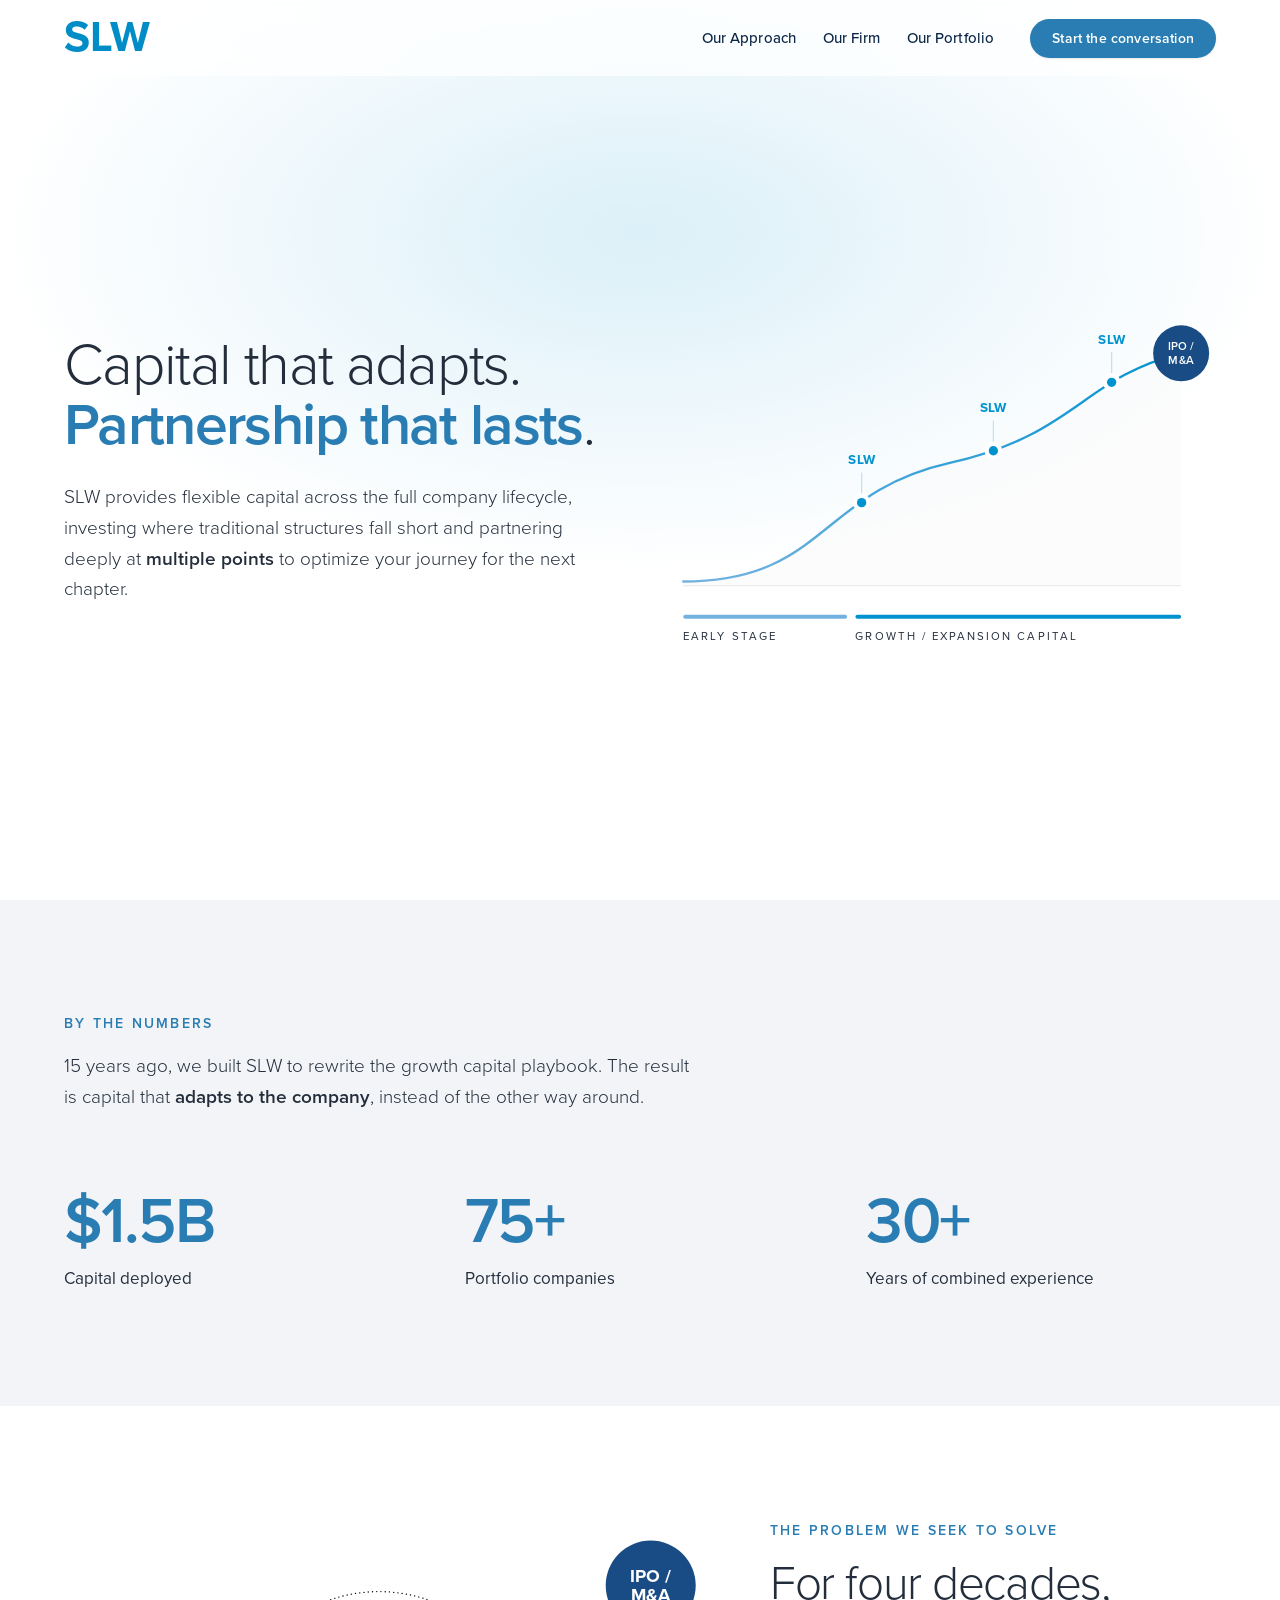
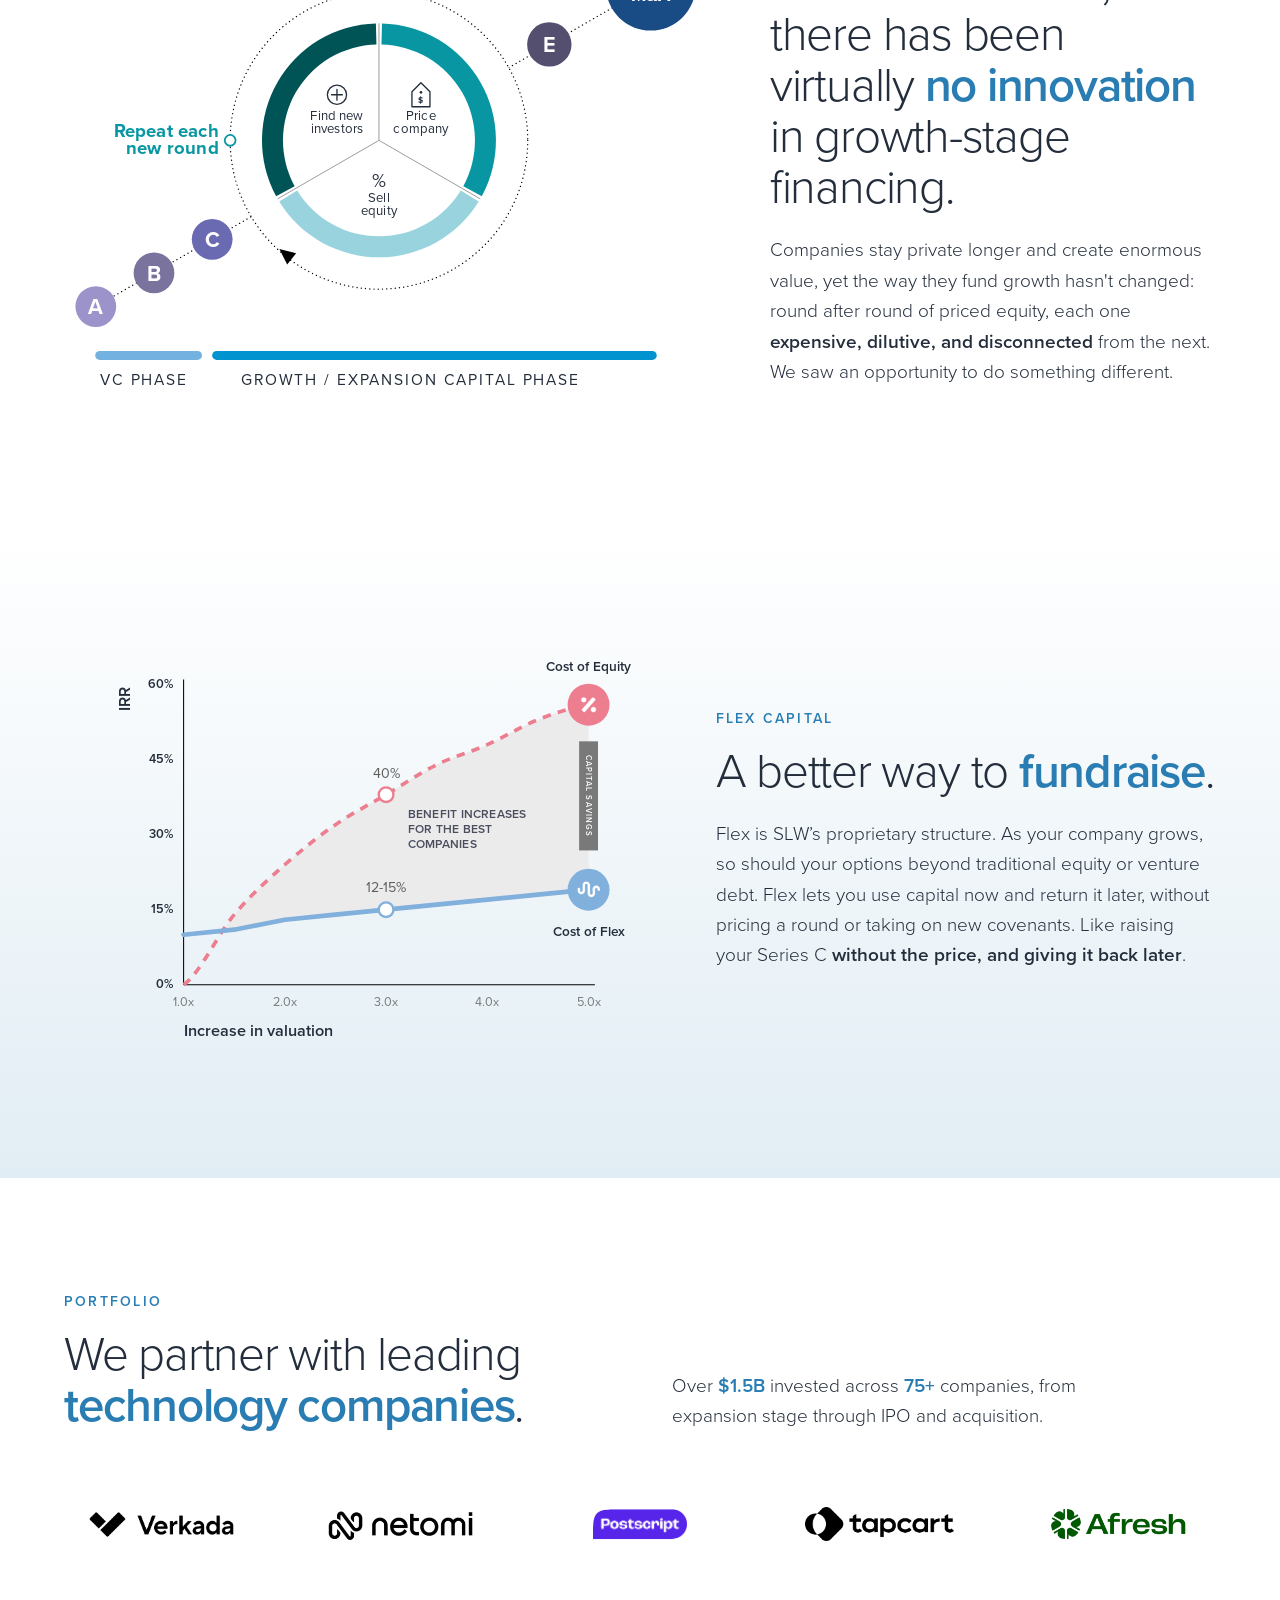
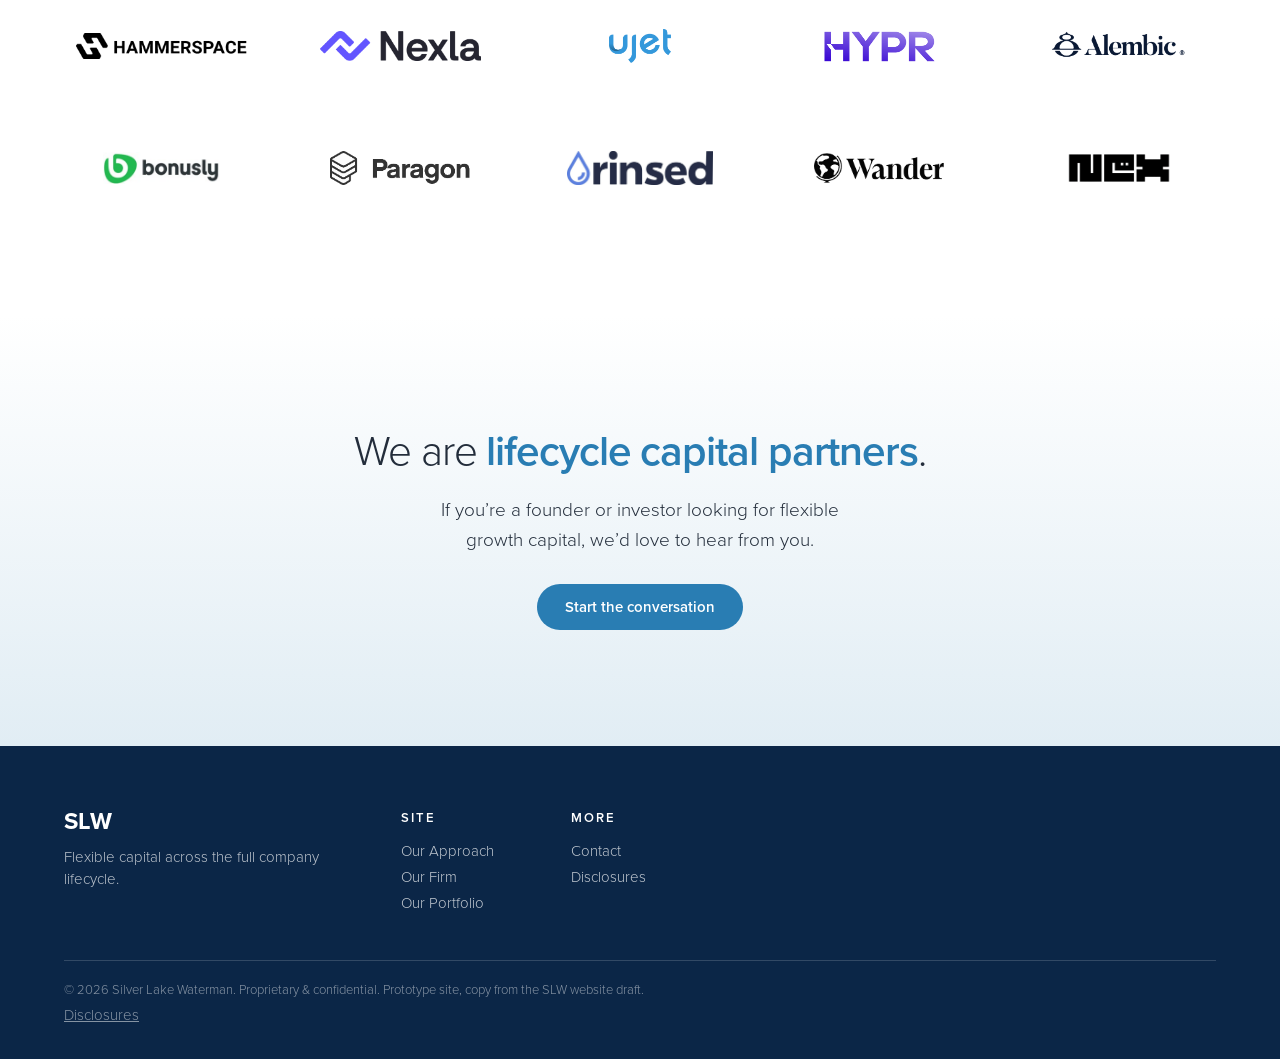
==== site/index.html @ 720f3d28 "Put the figures band back exactly as it was Everything I did to By the Numbers comes out: the eyebro" ====
<!doctype html>
<html lang="en">
<head>
<meta charset="utf-8">
<meta name="viewport" content="width=device-width, initial-scale=1">
<title>SLW, Capital that adapts. Partnership that lasts.</title>
<link rel="stylesheet" href="../styles.css">
<link rel="stylesheet" href="site.css">
</head>
<body data-page="home">
<div class="scroll-bar"></div>

<!-- HERO -->
<section class="panel hero" data-animate>
  <div class="glow-hero"></div>
  <div class="panel-inner hero-split">

    <div class="copy">
      <h1 class="hero-head rise">Capital that adapts.<br><strong>Partnership that lasts</strong>.</h1>
      <p class="hero-lead rise">SLW provides flexible capital across the full company lifecycle, investing where traditional structures fall short and partnering deeply at <strong>multiple points</strong> to optimize your journey for the next chapter.</p>
    </div>

    <div class="figwrap">
      <svg class="fig" viewBox="26 40 520 322" role="img" aria-label="A company's growth curve from early stage to IPO or acquisition, with SLW engaging at three separate points through the growth and expansion phase rather than at a single round">
        <defs>
          <linearGradient id="heroCurve" x1="0" y1="1" x2="1" y2="0">
            <stop offset="0" stop-color="var(--slw-blue-sky)"/>
            <stop offset="1" stop-color="var(--slw-blue)"/>
          </linearGradient>
        </defs>

        <!-- area under the curve -->
        <path class="fade" style="transition-delay:.85s"
              d="M32 294 C 168 294 164 208 288 180 C 412 152 416 98 512 74 L512 298 L32 298 Z"
              fill="var(--slw-gray-100)" fill-opacity=".3"/>

        <!-- baseline -->
        <line x1="32" y1="298" x2="512" y2="298" stroke="var(--slw-gray-200)" stroke-width="1"/>

        <!-- the growth curve -->
        <path class="draw" style="--len:600"
              d="M32 294 C 168 294 164 208 288 180 C 412 152 416 98 512 74"
              fill="none" stroke="url(#heroCurve)" stroke-width="2.25" stroke-linecap="round"/>

        <!-- SLW touchpoints, all within growth / expansion -->
        <g class="pop" style="transition-delay:1.05s">
          <line x1="204" y1="209" x2="204" y2="189" stroke="var(--slw-blue-pale)" stroke-width="1.25"/>
          <circle cx="204" cy="218" r="8.5" fill="var(--slw-white)"/>
          <circle cx="204" cy="218" r="4.5" fill="var(--slw-blue)"/>
          <text class="lbl-slw" x="204" y="181" text-anchor="middle">SLW</text>
        </g>
        <g class="pop" style="transition-delay:1.28s">
          <line x1="331" y1="159" x2="331" y2="139" stroke="var(--slw-blue-pale)" stroke-width="1.25"/>
          <circle cx="331" cy="168" r="8.5" fill="var(--slw-white)"/>
          <circle cx="331" cy="168" r="4.5" fill="var(--slw-blue)"/>
          <text class="lbl-slw" x="331" y="131" text-anchor="middle">SLW</text>
        </g>
        <g class="pop" style="transition-delay:1.51s">
          <line x1="445" y1="93" x2="445" y2="73" stroke="var(--slw-blue-pale)" stroke-width="1.25"/>
          <circle cx="445" cy="102" r="8.5" fill="var(--slw-white)"/>
          <circle cx="445" cy="102" r="4.5" fill="var(--slw-blue)"/>
          <text class="lbl-slw" x="445" y="65" text-anchor="middle">SLW</text>
        </g>

        <!-- exit -->
        <g class="pop" style="transition-delay:1.74s">
          <circle cx="512" cy="74" r="27" fill="#194C85"/>
          <text class="lbl-svg" x="512" y="71" text-anchor="middle" fill="#fff" style="font-size:11px;font-weight:600">IPO /</text>
          <text class="lbl-svg" x="512" y="84" text-anchor="middle" fill="#fff" style="font-size:11px;font-weight:600">M&amp;A</text>
        </g>

        <!-- phase bar; labels set like the deck's section heads -->
        <g class="fade" style="transition-delay:1.95s">
          <rect x="32" y="326" width="158" height="4" rx="2" fill="var(--slw-blue-sky)"/>
          <rect x="198" y="326" width="314" height="4" rx="2" fill="var(--hero-accent)"/>
          <text class="lbl-phase" x="32" y="350">EARLY STAGE</text>
          <text class="lbl-phase" x="198" y="350">GROWTH / EXPANSION CAPITAL</text>
        </g>
      </svg>
    </div>

  </div>
</section>

<!-- BY THE NUMBERS -->
<section class="section section-tint" data-animate data-replay>
  <div class="wrap">
    <p class="section-eyebrow rise">By the Numbers</p>
    <p class="section-lead rise">15 years ago, we built SLW to rewrite the growth capital playbook. The result is capital that <strong>adapts to the company</strong>, instead of the other way around.</p>
    <div class="stats-band">
      <div class="stat rise">
        <div class="fig-num"><b data-count="1.5" data-prefix="$" data-suffix="B">$0B</b></div>
        <div class="fig-lbl">Capital deployed</div>
      </div>
      <div class="stat rise">
        <div class="fig-num"><b data-count="75" data-suffix="+">0</b></div>
        <div class="fig-lbl">Portfolio companies</div>
      </div>
      <div class="stat rise">
        <div class="fig-num"><b data-count="30" data-suffix="+">0</b></div>
        <div class="fig-lbl">Years of combined experience</div>
      </div>
    </div>
  </div>
</section>

<!-- THE PROBLEM WE SEEK TO SOLVE (teaser → our-approach) -->
<section class="section" data-animate>
  <div class="wrap split split-figwide">
    <div class="figwrap">
      <!-- Slide 9 of the 3.24.26 deck. Colours from the .pptx; proportions from
           the slide as rendered. One trick carried over from the deck itself: the
           A→IPO connector is a single straight dotted line, and a white disc in
           the donut hole hides it, so it reads as broken by the cycle. -->
      <svg class="fig abc-fig" viewBox="0 0 1070 780" role="img" aria-label="Every funding round repeats the same cycle — price the company, sell equity, find new investors — from round A through C and E, on to IPO or acquisition">


        <!-- one straight line from A to IPO, as on the slide -->
        <line class="fade" style="transition-delay:.3s" x1="53" y1="621" x2="978" y2="86"
              stroke="#000" stroke-width="2.2" stroke-dasharray="0.1 7" stroke-linecap="round"/>

        <!-- white fill hides the connector where it runs behind the cycle -->
        <circle cx="525" cy="344" r="248" fill="#fff"/>

        <!-- the cycle -->
        <g class="fade" style="transition-delay:1.3s">
          <circle cx="525" cy="344" r="248" fill="none" stroke="#000"
                  stroke-width="2.2" stroke-dasharray="0.1 7" stroke-linecap="round"/>
          <path d="M359 525 L387 532 L372 551 Z" fill="#000"/>
        </g>

        <!-- centrepiece sits concentric with the dotted circle (both now centred y=344) -->
        <g transform="translate(0,42)">
        <!-- white disc masks the connector inside the hole -->
        <circle class="pop" style="transition-delay:.7s" cx="525" cy="302" r="160" fill="#fff"/>

        <!-- price company / sell equity / find new investors -->
        <g class="pop" style="transition-delay:.7s">
          <path d="M530.10 107.07 A195 195 0 0 1 696.37 395.05 L665.61 378.35 A160 160 0 0 0 529.19 142.05 Z" fill="#0897A2"/>
          <path d="M691.26 403.89 A195 195 0 0 1 358.74 403.89 L388.58 385.60 A160 160 0 0 0 661.42 385.60 Z" fill="#99D4DE"/>
          <path d="M353.63 395.05 A195 195 0 0 1 519.90 107.07 L520.81 142.05 A160 160 0 0 0 384.39 378.35 Z" fill="#005456"/>
        </g>

        <g class="fade" style="transition-delay:1s">
          <g stroke="var(--slw-gray-400)" stroke-width="1.5">
            <line x1="525" y1="302" x2="525" y2="107"/>
            <line x1="525" y1="302" x2="693.9" y2="399.5"/>
            <line x1="525" y1="302" x2="356.1" y2="399.5"/>
          </g>

          <g fill="none" stroke="var(--slw-ink)" stroke-width="2.2" stroke-linecap="round">
            <circle cx="455" cy="226" r="16"/><path d="M455 217v18M446 226h18"/>
          </g>
          <text class="abc-ring" x="455" y="268" text-anchor="middle">Find new</text>
          <text class="abc-ring" x="455" y="290" text-anchor="middle">investors</text>

          <g fill="none" stroke="var(--slw-ink)" stroke-width="2.2" stroke-linejoin="round" stroke-linecap="round">
            <path d="M595 206 L610 221 V246 H580 V221 Z"/>
            <circle cx="595" cy="222" r="2.2" fill="var(--slw-ink)" stroke="none"/>
          </g>
          <text class="abc-tag" x="595" y="240" text-anchor="middle">$</text>
          <text class="abc-ring" x="595" y="268" text-anchor="middle">Price</text>
          <text class="abc-ring" x="595" y="290" text-anchor="middle">company</text>

          <text class="abc-pct" x="525" y="380" text-anchor="middle">%</text>
          <text class="abc-ring" x="525" y="404" text-anchor="middle">Sell</text>
          <text class="abc-ring" x="525" y="426" text-anchor="middle">equity</text>
        </g>
        </g>

        <!-- repeat marker, sitting on the dotted circle -->
        <g class="fade" style="transition-delay:1.55s">
          <text class="abc-repeat" x="258" y="338" text-anchor="end">Repeat each</text>
          <text class="abc-repeat" x="258" y="366" text-anchor="end">new round</text>
          <circle cx="277" cy="344" r="9" fill="#fff" stroke="#0897A2" stroke-width="3"/>
        </g>

        <!-- rounds -->
        <g class="pop" style="transition-delay:.4s"><circle cx="53" cy="621" r="34" fill="#9C93CA"/><text class="abc-round" x="53" y="634" text-anchor="middle">A</text></g>
        <g class="pop" style="transition-delay:.52s"><circle cx="150" cy="565" r="34" fill="#79739E"/><text class="abc-round" x="150" y="578" text-anchor="middle">B</text></g>
        <g class="pop" style="transition-delay:.64s"><circle cx="247" cy="509" r="34" fill="#6A6AB3"/><text class="abc-round" x="247" y="522" text-anchor="middle">C</text></g>
        <g class="pop" style="transition-delay:1.7s"><circle cx="809" cy="184" r="37" fill="#544F6E"/><text class="abc-round" x="809" y="197" text-anchor="middle">E</text></g>
        <g class="pop" style="transition-delay:1.85s">
          <circle cx="978" cy="86" r="75" fill="#194C85"/>
          <text class="abc-exit" x="978" y="80" text-anchor="middle">IPO /</text>
          <text class="abc-exit" x="978" y="112" text-anchor="middle">M&amp;A</text>
        </g>

        <!-- phases -->
        <g class="fade" style="transition-delay:2s">
          <rect x="52" y="695" width="178" height="15" rx="7.5" fill="#73B2E0"/>
          <rect x="247" y="695" width="741" height="15" rx="7.5" fill="#0093D0"/>
          <text class="abc-phase" x="60" y="752">VC PHASE</text>
          <text class="abc-phase" x="295" y="752">GROWTH / EXPANSION CAPITAL PHASE</text>
        </g>
      </svg>
    </div>
    <div class="copy">
      <p class="section-eyebrow rise">The Problem We Seek to Solve</p>
      <h2 class="section-head rise">For four decades, there has been virtually <em>no innovation</em> in growth-stage financing.</h2>
      <p class="section-lead rise">Companies stay private longer and create enormous value, yet the way they fund growth hasn't changed: round after round of priced equity, each one <strong>expensive, dilutive, and disconnected</strong> from the next. We saw an opportunity to do something different.</p>
    </div>
  </div>
</section>

<!-- FLEX CAPITAL teaser -->
<section class="section section-mist" data-animate>
  <div class="wrap split rev">
    <div class="figwrap">
      <!-- Slide 14 of the 3.24.26 deck. The two series are the chart part's own
           numbers, not traced: Equity IRR 0/14/24/32/38/44/48/53/56% (smoothed,
           dashed) and Flex IRR 10/11/13/14/15/16/17/18/19% (straight). Plot maps
           1.0x–5.0x to x 228–1000 and 0–60% to y 640–68. -->
      <svg class="fig flex-fig" viewBox="0 0 1120 780" role="img" aria-label="As valuation rises, the IRR cost of equity climbs steeply from 0 to 56 percent while the cost of Flex stays nearly flat from 10 to 19 percent; the gap between them is the capital saved">

        <!-- capital saved: between the curves, from where they cross to 5.0x -->
        <path class="fade" style="transition-delay:.9s" fill="#EBEBEB" d="M302.3 537.3 L324.5 506.5
          C356.7 468.4 388.8 439.8 421 411.2 C453.2 382.6 485.3 357.2 517.5 334.9
          C549.7 312.7 581.8 296.8 614 277.7 C646.2 258.6 678.3 236.4 710.5 220.5
          C742.7 204.6 774.8 196.7 807 182.4 C839.2 168.1 871.3 147.5 903.5 134.8
          C935.7 122.1 967.8 111.0 1000 106.2 L1000 458.9 L903.5 468.4 L807 477.9
          L710.5 487.5 L614 497 L517.5 506.5 L421 516.1 L324.5 535.1 Z"/>

        <!-- axes -->
        <g stroke="#000" stroke-width="2">
          <line x1="228" y1="58" x2="228" y2="640"/>
          <line x1="228" y1="640" x2="1012" y2="640"/>
        </g>

        <!-- cost of equity -->
        <path class="fade" style="transition-delay:.15s" fill="none" stroke="#EC7E8F" stroke-width="7"
              stroke-dasharray="16 14" stroke-linecap="butt" d="M228 640
          C260.2 617.8 292.3 544.6 324.5 506.5 C356.7 468.4 388.8 439.8 421 411.2
          C453.2 382.6 485.3 357.2 517.5 334.9 C549.7 312.7 581.8 296.8 614 277.7
          C646.2 258.6 678.3 236.4 710.5 220.5 C742.7 204.6 774.8 196.7 807 182.4
          C839.2 168.1 871.3 147.5 903.5 134.8 C935.7 122.1 967.8 111.0 1000 106.2"/>

        <!-- cost of flex -->
        <polyline class="draw" style="--len:800;transition-delay:.25s" fill="none" stroke="#81B0DC"
              stroke-width="9" stroke-linecap="round" stroke-linejoin="round"
              points="228,544.7 324.5,535.1 421,516.1 517.5,506.5 614,497 710.5,487.5 807,477.9 903.5,468.4 1000,458.9"/>

        <!-- capital savings callout -->
        <g class="fade" style="transition-delay:1.5s">
          <rect x="982" y="176" width="36" height="208" fill="#797979"/>
          <text class="flex-savings" x="1000" y="280" text-anchor="middle" dominant-baseline="central"
                transform="rotate(90 1000 280)">CAPITAL SAVINGS</text>
        </g>

        <!-- benefit note -->
        <g class="fade" style="transition-delay:1.35s">
          <text class="flex-note" x="655" y="322">BENEFIT INCREASES</text>
          <text class="flex-note" x="655" y="351">FOR THE BEST</text>
          <text class="flex-note" x="655" y="380">COMPANIES</text>
        </g>

        <!-- marked points at 3.0x -->
        <g class="pop" style="transition-delay:1.05s">
          <text class="flex-point" x="614" y="245" text-anchor="middle">40%</text>
          <circle cx="614" cy="277.7" r="14" fill="#fff" stroke="#EC7E8F" stroke-width="4.5"/>
        </g>
        <g class="pop" style="transition-delay:1.2s">
          <text class="flex-point" x="614" y="464" text-anchor="middle">12-15%</text>
          <circle cx="614" cy="497" r="14" fill="#fff" stroke="#81B0DC" stroke-width="4.5"/>
        </g>

        <!-- end markers -->
        <g class="pop" style="transition-delay:1.6s">
          <circle cx="1000" cy="106.2" r="40" fill="#EC7E8F"/>
          <image href="../assets/icons/mark-percent.png" x="979.5" y="85.7" width="41" height="41"/>
          <text class="flex-end" x="1000" y="42" text-anchor="middle">Cost of Equity</text>
        </g>
        <g class="pop" style="transition-delay:1.75s">
          <circle cx="1000" cy="458.9" r="40" fill="#81B0DC"/>
          <image href="../assets/icons/mark-flex.png" x="959.6" y="418.5" width="80.9" height="80.9" transform="rotate(314.57 1000 458.9)"/>
          <text class="flex-end" x="1000" y="548" text-anchor="middle">Cost of Flex</text>
        </g>

        <!-- axis labels -->
        <g class="fade" style="transition-delay:.45s">
          <text class="flex-ytick" x="208" y="75"  text-anchor="end">60%</text>
          <text class="flex-ytick" x="208" y="218" text-anchor="end">45%</text>
          <text class="flex-ytick" x="208" y="361" text-anchor="end">30%</text>
          <text class="flex-ytick" x="208" y="504" text-anchor="end">15%</text>
          <text class="flex-ytick" x="208" y="647" text-anchor="end">0%</text>
          <text class="flex-xtick" x="228"  y="680" text-anchor="middle">1.0x</text>
          <text class="flex-xtick" x="421"  y="680" text-anchor="middle">2.0x</text>
          <text class="flex-xtick" x="614"  y="680" text-anchor="middle">3.0x</text>
          <text class="flex-xtick" x="807"  y="680" text-anchor="middle">4.0x</text>
          <text class="flex-xtick" x="1000" y="680" text-anchor="middle">5.0x</text>
          <text class="flex-axis" x="126" y="72" transform="rotate(-90 126 72)" text-anchor="end">IRR</text>
          <text class="flex-axis" x="228" y="738">Increase in valuation</text>
        </g>
      </svg>
    </div>
    <div class="copy">
      <p class="section-eyebrow rise">Flex Capital</p>
      <h2 class="section-head rise">A better way to <em>fundraise</em>.</h2>
      <p class="section-lead rise">Flex is SLW’s proprietary structure. As your company grows, so should your options beyond traditional equity or venture debt. Flex lets you use capital now and return it later, without pricing a round or taking on new covenants. Like raising your Series C <strong>without the price, and giving it back later</strong>.</p>
    </div>
  </div>
</section>

<!-- THE SLW EDGE -->


<!-- SELECT PORTFOLIO -->
<section class="section" data-animate>
  <div class="wrap">
    <div class="split-head">
      <div>
        <p class="section-eyebrow rise">Portfolio</p>
        <h2 class="section-head rise" style="margin-bottom:0">We partner with leading<br><em>technology companies</em>.</h2>
      </div>
      <p class="section-lead rise port-stat">Over <strong>$1.5B</strong> invested across <strong>75+</strong> companies, from expansion stage through IPO and acquisition.</p>
    </div>

    <!-- Current portfolio. Every file is the deck's own, taken from the
         RECENT FLEX INVESTMENTS band of slide 44 (plus Verkada from slide 19).
         Deliberately not slide 35, which is realized exits, nor slide 22,
         which is the VCs who backed these companies. -->
    <ul class="logo-wall">
      <li><a href="portfolio.html"><img src="../assets/portfolio/verkada.png" alt="Verkada"></a></li>
      <li><a href="portfolio.html"><img src="../assets/portfolio/netomi.png" alt="Netomi"></a></li>
      <li><a href="portfolio.html"><img src="../assets/portfolio/postscript.png" alt="Postscript"></a></li>
      <li><a href="portfolio.html"><img src="../assets/portfolio/tapcart.png" alt="Tapcart"></a></li>
      <li><a href="portfolio.html"><img src="../assets/portfolio/afresh.webp" alt="Afresh"></a></li>
      <li><a href="portfolio.html"><img src="../assets/portfolio/hammerspace.png" alt="Hammerspace"></a></li>
      <li><a href="portfolio.html"><img src="../assets/portfolio/nexla.webp" alt="Nexla"></a></li>
      <li><a href="portfolio.html"><img src="../assets/portfolio/ujet.png" alt="UJET"></a></li>
      <li><a href="portfolio.html"><img src="../assets/portfolio/hypr.png" alt="HYPR"></a></li>
      <li><a href="portfolio.html"><img src="../assets/portfolio/alembic.png" alt="Alembic"></a></li>
      <li><a href="portfolio.html"><img src="../assets/portfolio/bonusly.jpg" alt="Bonusly"></a></li>
      <li><a href="portfolio.html"><img src="../assets/portfolio/paragon.png" alt="Paragon"></a></li>
      <li><a href="portfolio.html"><img src="../assets/portfolio/rinsed.jpg" alt="Rinsed"></a></li>
      <li><a href="portfolio.html"><img src="../assets/portfolio/wander.png" alt="Wander"></a></li>
      <li><a href="portfolio.html"><img src="../assets/portfolio/nex.png" alt="Nex"></a></li>
    </ul>

  </div>
</section>

<!-- CLOSE CTA -->
<section class="section section-mist" data-animate>
  <div class="wrap" style="text-align:center">
    <h2 class="section-head rise" style="font-size:clamp(1.9rem, 3.3vw, 2.9rem);margin-bottom:20px">We are <strong>lifecycle capital partners</strong>.</h2>
    <p class="section-lead rise" style="margin:0 auto 28px">If you’re a founder or investor looking for flexible growth capital, we’d love to hear from you.</p>
    <div class="rise"><a class="btn" href="contact.html">Start the conversation</a></div>
  </div>
</section>

<script src="site.js"></script>
</body>
</html>
---- styles.css ----
/* ============================================================
   Silver Lake Waterman — Design System
   Global entry point. Consumers link THIS file only.
   Import order: fonts → tokens (color, type, space, effects).
   Keep this file as @import lines only.
   ============================================================ */

@import url('./tokens/fonts.css');
@import url('./tokens/colors.css');
@import url('./tokens/typography.css');
@import url('./tokens/spacing.css');
@import url('./tokens/effects.css');
---- site/site.css ----
/* ============================================================
   Silver Lake Waterman, Website (multi-page)
   Shared styles. Links ../styles.css for tokens first.
   ============================================================ */

* { box-sizing: border-box; }
html { scroll-behavior: smooth; }
body {
  margin: 0; font-family: var(--font-sans); color: var(--text-primary);
  background: var(--surface-page); -webkit-font-smoothing: antialiased;
  text-rendering: optimizeLegibility; overflow-x: hidden;
}
a { color: var(--slw-blue); text-decoration: none; }
a:hover { color: var(--slw-blue-ocean); }
img { max-width: 100%; }

/* ---- Scroll progress ---- */
.scroll-bar { position: fixed; top: 0; left: 0; height: 3px; width: 100%;
  background: linear-gradient(90deg, var(--slw-blue), var(--slw-teal));
  transform: scaleX(0); transform-origin: 0 50%; z-index: 200; transition: transform 90ms linear; }

/* ============ HEADER / NAV ============ */
.site-header {
  position: fixed; top: 0; left: 0; right: 0; z-index: 150; height: 76px;
  background: rgba(255,255,255,0.74); backdrop-filter: var(--surface-blur);
  -webkit-backdrop-filter: var(--surface-blur);
  /* the hairline is an inset shadow, not a border: a border would come out of
     the 76px box and leave everything inside it sitting on a half pixel */
  box-shadow: inset 0 -1px 0 transparent;
  transition: background var(--dur-base) var(--ease-out), box-shadow var(--dur-base) var(--ease-out);
}
/* The bar sits bare over the top of a page and earns its edge once the page
   starts moving underneath it. */
.site-header.scrolled {
  background: rgba(255,255,255,0.94);
  box-shadow: inset 0 -1px 0 var(--slw-gray-200), 0 1px 14px rgba(11,38,71,0.055);
}
/* Same measure and gutter as .wrap, so the mark lines up with the copy below
   it rather than floating out in the page margin. */
.header-inner {
  display: flex; align-items: center; justify-content: space-between;
  height: 100%; width: 100%; max-width: var(--container-max); margin: 0 auto;
  padding: 0 var(--container-gutter);
}
.site-header .logo { display: flex; align-items: center; }
/* The mark is Proxima Nova Bold at default tracking — matched against the
   original artwork at 0.976 IoU, with the ink aspect 2.8225 against its 2.8306
   — so it is set as live type rather than shipped as a picture of type.
   43.5px puts the ink at the 30px the image occupied; the nudge centres the
   glyphs in the bar rather than the line box they sit in. */
.site-header .logo-type { display: block; font-family: var(--font-sans);
  font-weight: var(--weight-bold); font-size: 43.5px; line-height: 1;
  letter-spacing: 0; color: #008CC6; transform: translateY(-0.5px); }
.nav { display: flex; align-items: center; gap: 0; }
.nav-item { position: relative; }
.nav-link {
  display: inline-flex; align-items: center; gap: 5px; padding: 26px clamp(0.55rem, 1.05vw, 0.95rem);
  font-size: 0.9375rem; font-weight: var(--weight-medium); letter-spacing: 0.004em;
  color: var(--slw-navy-deep); cursor: pointer; background: none; border: 0;
  font-family: inherit; white-space: nowrap;
  transition: color var(--dur-base) var(--ease-out);
}
.nav-link:hover { color: var(--slw-blue); }
/* The page you are on holds the dark colour and takes weight and a rule,
   rather than going pale blue like a link you have not visited. */
.nav-item.active > .nav-link { color: var(--slw-navy-deep); font-weight: var(--weight-semibold); }
.nav-link .caret { width: 8px; height: 8px; opacity: 0.45; transition: transform var(--dur-base) var(--ease-out), opacity var(--dur-base) var(--ease-out); }
.nav-link:hover .caret, .nav-item.open .caret, .nav-item.active .caret { opacity: 1; }
.nav-item.open .nav-link .caret { transform: rotate(180deg); }
.nav-item.active > .nav-link::after {
  content: ""; position: absolute;
  left: clamp(0.55rem, 1.05vw, 0.95rem); right: clamp(0.55rem, 1.05vw, 0.95rem);
  bottom: 21px; height: 2px; border-radius: 1px; background: var(--slw-blue);
}
.dropdown {
  position: absolute; top: 68px; left: 50%; transform: translateX(-50%) translateY(8px);
  min-width: 210px; background: #fff; border: 1px solid var(--slw-gray-200);
  border-radius: var(--radius-lg); box-shadow: var(--shadow-lg); padding: 8px;
  opacity: 0; visibility: hidden; transition: opacity var(--dur-base) var(--ease-out), transform var(--dur-base) var(--ease-out);
}
.nav-item:hover .dropdown, .nav-item.open .dropdown { opacity: 1; visibility: visible; transform: translateX(-50%) translateY(0); }
.dropdown a { display: block; padding: 11px 14px; border-radius: var(--radius-md);
  font-size: 0.9rem; font-weight: var(--weight-semibold); color: var(--slw-ink); }
.dropdown a:hover { background: var(--slw-blue-mist); color: var(--slw-blue-mid); font-weight: var(--weight-semibold); }
.nav-cta {
  margin-left: clamp(0.9rem, 1.8vw, 1.75rem); padding: 11px 22px;
  border-radius: var(--radius-pill); background: var(--slw-blue-mid);
  color: #fff !important; font-size: 0.875rem; font-weight: var(--weight-semibold);
  letter-spacing: 0.012em; box-shadow: 0 1px 2px rgba(11,38,71,0.10);
  transition: background var(--dur-base) var(--ease-out),
    box-shadow var(--dur-base) var(--ease-out), transform var(--dur-base) var(--ease-out);
}
.nav-cta:hover { background: var(--slw-blue-navy); color: #fff !important;
  box-shadow: 0 5px 16px rgba(11,38,71,0.17); transform: translateY(-1px); }
.nav-toggle { display: none; }
@media (max-width: 1080px) {
  .nav { position: fixed; inset: 76px 0 auto 0; flex-direction: column; align-items: stretch; gap: 0;
    background: #fff; border-bottom: 1px solid var(--slw-gray-200);
    padding: 8px var(--container-gutter) 24px;
    transform: translateY(-120%); transition: transform var(--dur-base) var(--ease-out); max-height: calc(100vh - 76px); overflow:auto; }
  .site-header.nav-open .nav { transform: none; }
  .nav-link { padding: 15px 0; font-size: 1rem; }
  /* the pill is a row of its own down here, not something trailing the list */
  .nav-cta { margin: 18px 0 6px; text-align: center; }
  .nav-item.active > .nav-link::after { display: none; }
  .dropdown { position: static; transform: none; opacity: 1; visibility: visible; box-shadow: none;
    border: 0; border-left: 2px solid var(--slw-blue-mist); border-radius: 0; padding: 0 0 8px 12px; min-width: 0; margin: -4px 0 8px; display: none; }
  .nav-item.open .dropdown { display: block; transform: none; }
  .nav-toggle { display: inline-flex; flex-direction: column; gap: 5px; background: none; border: 0; cursor: pointer; padding: 8px; }
  .nav-toggle span { width: 24px; height: 2px; background: var(--slw-navy-deep); display: block; border-radius: 1px; }
}

/* ============ LAYOUT ============ */
main { display: block; }
.wrap { width: 100%; max-width: var(--container-max); margin: 0 auto; padding: 0 var(--container-gutter); }
.section { padding: var(--section-pad-y) 0; }
.section-tint { background: var(--surface-subtle); }
.section-mist { background: linear-gradient(180deg, #fff 0%, var(--slw-blue-mist) 100%); }

/* full-viewport hero + panels */
.panel { position: relative; min-height: 92vh; display: flex; align-items: center;
  padding: clamp(6rem, 10vh, 9rem) 0 var(--section-pad-y); }
.panel-inner { width: 100%; max-width: var(--container-max); margin: 0 auto;
  padding: 0 var(--container-gutter); }
.split { display: grid; grid-template-columns: 0.92fr 1.08fr; gap: clamp(2rem, 5vw, 5rem); align-items: center; }
.split.rev { grid-template-columns: 1.08fr 0.92fr; }
.split.rev .copy { order: 2; }
@media (max-width: 900px) { .split, .split.rev { grid-template-columns: 1fr; gap: 2.5rem; } .split.rev .copy { order: 0; } }

/* page hero (shorter than homepage hero) */
.page-hero { padding-top: clamp(8rem, 16vh, 12rem); padding-bottom: var(--section-pad-y); }
.page-hero .lead { max-width: 60ch; }
/* On the portfolio page the wall is the content, not a separate section, so
   it sits nearer the line above it than a full section break would allow. */
body[data-page="portfolio"] .page-hero { padding-bottom: clamp(2rem, 4vw, 3.75rem); }

/* ============ COPY ============ */
/* An eyebrow is a label, not a second headline: 17px uppercase was competing
   with the display type above it. */
.kicker { display: inline-flex; align-items: center; gap: 9px; font-size: 0.875rem;
  font-weight: var(--weight-semibold); letter-spacing: var(--tracking-kicker); text-transform: uppercase;
  color: var(--slw-blue-mid); margin: 0 0 20px; }
.kicker .kmark { width: 26px; height: 10px; overflow: visible; flex: none; }
.kicker .kmark path { fill: none; stroke: currentColor; stroke-width: 2; stroke-linecap: round;
  vector-effect: non-scaling-stroke; transform: scaleY(0.04); transform-box: fill-box; transform-origin: center;
  transition: transform 0.5s var(--ease-out); }
@media (prefers-reduced-motion: no-preference) { .kicker:hover .kmark path { transform: scaleY(1); } }
h1.head { font-size: var(--text-display-xl); }
h2.head { font-size: var(--text-display-lg); }
h3.head { font-size: var(--text-display-md); }
.head { font-weight: var(--weight-light); line-height: var(--leading-snug); letter-spacing: var(--tracking-tight);
  color: var(--slw-ink); margin: 0 0 22px; text-wrap: balance; }
.head em, .head strong { font-style: normal; font-weight: var(--weight-semibold); color: var(--slw-blue-mid); }
.lead { font-size: var(--lead-size); line-height: 1.6; color: var(--slw-ink);
  font-weight: var(--weight-light); max-width: 48ch; margin: 0 0 30px; }
.prose { max-width: 68ch; }
.prose p { font-size: var(--text-body); line-height: var(--leading-relaxed); color: var(--slw-ink); margin: 0 0 20px; }
.prose strong { color: var(--slw-ink); font-weight: var(--weight-semibold); }
.cta { display: inline-flex; align-items: center; gap: 9px; font-weight: var(--weight-semibold);
  font-size: var(--text-small); letter-spacing: 0.02em; color: var(--slw-blue-mid);
  transition: color var(--dur-base) var(--ease-out); }
.cta:hover { color: var(--slw-blue-ocean); }
.cta svg { position: relative; top: 1px; transition: transform var(--dur-base) var(--ease-out); }
.cta:hover svg { transform: translateX(5px); }

/* ============ REVEAL + GRAPHIC SYSTEM ============ */
[data-animate] .rise { opacity: 0; transform: translateY(22px);
  transition: opacity var(--dur-slow) var(--ease-out), transform var(--dur-slow) var(--ease-out); }
[data-animate].in .rise { opacity: 1; transform: none; }
[data-animate].in .rise:nth-child(2) { transition-delay: 90ms; }
[data-animate].in .rise:nth-child(3) { transition-delay: 180ms; }
[data-animate].in .rise:nth-child(4) { transition-delay: 270ms; }
[data-animate].in .rise:nth-child(5) { transition-delay: 360ms; }
.fig { width: 100%; height: auto; overflow: visible; }
.draw { stroke-dasharray: var(--len, 1000); stroke-dashoffset: var(--len, 1000);
  transition: stroke-dashoffset var(--dur-draw) var(--ease-out); }
[data-animate].in .draw { stroke-dashoffset: 0; }
.fade { opacity: 0; transition: opacity var(--dur-slow) var(--ease-out); }
[data-animate].in .fade { opacity: 1; }
.pop { opacity: 0; transform: scale(0.4); transform-box: fill-box; transform-origin: center;
  transition: opacity var(--dur-base) var(--ease-out), transform var(--dur-base) var(--ease-out); }
[data-animate].in .pop { opacity: 1; transform: none; }
.fill-in { opacity: 0; transition: opacity var(--dur-draw) var(--ease-out); transition-delay: 500ms; }
[data-animate].in .fill-in { opacity: 1; }
.lbl-svg { font-family: var(--font-sans); font-size: 13px; font-weight: var(--weight-semibold); letter-spacing: 0.02em; }
.lbl-mut { fill: var(--slw-gray-500); } .lbl-blue { fill: var(--slw-blue); } .lbl-slate { fill: var(--slw-slate); }
.lbl-cap { font-size: 11px; text-transform: uppercase; letter-spacing: 0.12em; font-weight: var(--weight-semibold); }
.pulse { offset-rotate: 0deg; }
@media (prefers-reduced-motion: no-preference) { [data-animate].in .pulse { animation: travel 6s var(--ease-in-out) 1.4s infinite; } }
@keyframes travel { 0% { offset-distance: 0%; opacity: 0; } 8% { opacity: 1; } 92% { opacity: 1; } 100% { offset-distance: 100%; opacity: 0; } }
.glow-hero { position: absolute; inset: -10% -10% auto -10%; height: 90%; background: var(--glow-blue); pointer-events: none; z-index: 0; }
.panel-inner, .copy, .figwrap { position: relative; z-index: 1; }

/* ============ STATS / PILLARS / GRIDS ============ */
.stats { display: grid; grid-template-columns: repeat(3, 1fr); gap: clamp(1.5rem, 4vw, 4rem); }
@media (max-width: 720px) { .stats { grid-template-columns: 1fr; gap: 2.5rem; } }
.stat .fig-num { font-size: var(--text-stat); font-weight: var(--weight-light); color: var(--slw-slate); line-height: 1; letter-spacing: -0.02em; }
.stat .fig-num b { font-weight: var(--weight-semibold); color: var(--slw-blue); }
.stat .fig-lbl { margin-top: 12px; font-size: var(--text-small); color: var(--text-secondary); }
.stat .rule { width: 40px; height: 2px; background: var(--slw-blue); margin-top: 18px; opacity: 0.5; }

.pillars { display: grid; grid-template-columns: repeat(3, 1fr); gap: clamp(1.25rem, 3vw, 2rem); }
@media (max-width: 820px) { .pillars { grid-template-columns: 1fr; } }
.pcard { background: #fff; border: var(--border-card); border-radius: var(--radius-lg); padding: 30px 28px; box-shadow: var(--shadow-sm); }
.pcard .motif { width: 120px; height: 60px; display: block; overflow: visible; }
.pcard h3 { font-size: var(--text-title); font-weight: var(--weight-semibold); color: var(--slw-slate); margin: 16px 0 10px; }
.pcard p { font-size: var(--text-small); line-height: var(--leading-normal); color: var(--slw-ink); margin: 0; }

.tag-row { display: flex; flex-wrap: wrap; gap: 10px; }
.tag { font-size: var(--text-caption); font-weight: var(--weight-semibold); letter-spacing: 0.04em;
  color: var(--slw-blue-navy); background: var(--slw-blue-mist); padding: 7px 14px; border-radius: var(--radius-pill); }

.logo-grid { display: grid; grid-template-columns: repeat(6, 1fr); gap: 1px; background: var(--slw-gray-200);
  border: 1px solid var(--slw-gray-200); border-radius: var(--radius-lg); overflow: hidden; }
@media (max-width: 820px) { .logo-grid { grid-template-columns: repeat(3, 1fr); } }
.logo-grid .cell { background: #fff; aspect-ratio: 3 / 2; display: flex; align-items: center; justify-content: center; padding: 20px; }
.logo-grid img { max-width: 100%; max-height: 40px; object-fit: contain; opacity: 0; transform: translateY(10px);
  transition: opacity var(--dur-slow) var(--ease-out), transform var(--dur-slow) var(--ease-out); }
[data-animate].in .logo-grid img { opacity: 0.72; transform: none; }
.logo-grid .cell:hover img { opacity: 1; }

.insights { display: grid; grid-template-columns: 1fr 1fr; gap: 24px; }
@media (max-width: 820px) { .insights { grid-template-columns: 1fr; } }
.icard { border: var(--border-card); border-radius: var(--radius-lg); padding: 32px; background: #fff; box-shadow: var(--shadow-xs);
  transition: box-shadow var(--dur-base) var(--ease-out), transform var(--dur-base) var(--ease-out); display: block; }
.icard:hover { box-shadow: var(--shadow-md); transform: translateY(-3px); }
.icard .etype { font-size: var(--text-caption); text-transform: uppercase; letter-spacing: 0.14em; color: var(--slw-blue); font-weight: var(--weight-semibold); }
.icard h3 { font-size: var(--text-title); font-weight: var(--weight-regular); color: var(--slw-slate); margin: 14px 0 0; line-height: var(--leading-snug); }
.icard .arrow { margin-top: 22px; color: var(--slw-blue); display: inline-flex; }

.callout { display: flex; gap: clamp(1.5rem, 4vw, 3rem); flex-wrap: wrap; margin: 4px 0 30px; padding: 22px 28px; background: var(--slw-blue-mist); border-radius: var(--radius-lg); }
.callout .cn { font-size: 1.8rem; font-weight: var(--weight-light); color: var(--slw-ink); line-height: 1; }
.callout .cn b { font-weight: var(--weight-semibold); color: var(--slw-blue-mid); }
.callout .cl { font-size: var(--text-caption); color: var(--slw-ink); margin-top: 7px; max-width: 18ch; }

/* reusable soft CTA box (e.g. "explore case studies") */
.cta-box { display: flex; align-items: center; justify-content: space-between; gap: 1.5rem;
  padding: 24px 30px; background: var(--slw-blue-mist); border-radius: var(--radius-lg); color: var(--slw-slate);
  transition: background var(--dur-base) var(--ease-out), transform var(--dur-base) var(--ease-out), box-shadow var(--dur-base) var(--ease-out); }
.cta-box:hover { background: var(--slw-blue-pale); color: var(--slw-slate); transform: translateY(-2px); box-shadow: var(--shadow-md); }
.cta-box .eyebrow { font-size: var(--text-caption); text-transform: uppercase; letter-spacing: 0.14em; font-weight: var(--weight-semibold); color: var(--slw-blue-mid); margin-bottom: 6px; }
.cta-box .t { font-size: var(--text-title); font-weight: var(--weight-regular); color: var(--slw-ink); line-height: var(--leading-snug); }
.cta-box .arrow { color: var(--slw-blue-mid); flex: none; display: inline-flex; transition: transform var(--dur-base) var(--ease-out); }
.cta-box:hover .arrow { transform: translateX(5px); }

.tf { display: grid; grid-template-columns: 1fr 1fr 1fr; gap: 18px; margin-top: 26px; }
@media (max-width: 980px) { .tf { grid-template-columns: 1fr 1fr; } }
@media (max-width: 820px) { .tf { grid-template-columns: 1fr; } }
.tf .col { padding: 20px 22px; border-radius: var(--radius-md); }
.tf .today { background: var(--slw-blue-mist); } .tf .future { background: var(--slw-gray-100); }
.tf .lab { font-size: var(--text-kicker); text-transform: uppercase; letter-spacing: 0.14em; font-weight: var(--weight-semibold); color: var(--slw-blue-mid); margin-bottom: 8px; }
.tf .future .lab { color: var(--slw-ink); }
.tf p { margin: 0; font-size: var(--text-small); color: var(--slw-ink); line-height: var(--leading-normal); }
.tf .outcome { background: var(--slw-blue-navy); position: relative; }
@media (max-width: 980px) { .tf .outcome { grid-column: 1 / -1; } }
.tf .outcome .lab { color: var(--slw-blue-sky); display: flex; align-items: center; gap: 6px; }
.tf .outcome .lab::before { content: ''; width: 6px; height: 6px; border-radius: 50%; background: var(--slw-blue-sky); flex: none; }
.tf .outcome p { color: var(--slw-white); }

/* generic card grid for firm/values/people */
.grid-3 { display: grid; grid-template-columns: repeat(3, 1fr); gap: clamp(1.25rem, 3vw, 2rem); }
.grid-2 { display: grid; grid-template-columns: repeat(2, 1fr); gap: clamp(1.5rem, 3vw, 2.5rem); }
@media (max-width: 820px) { .grid-3 { grid-template-columns: 1fr; } .grid-2 { grid-template-columns: 1fr; } }
.vcard { background: #fff; border: var(--border-card); border-radius: var(--radius-lg); padding: 32px; box-shadow: var(--shadow-sm); }
.vcard .n { font-size: 1.6rem; font-weight: var(--weight-light); color: var(--slw-blue-mid); }
.vcard h3 { font-size: var(--text-title); font-weight: var(--weight-semibold); color: var(--slw-ink); margin: 8px 0 10px; }
.vcard p { font-size: var(--text-small); line-height: var(--leading-normal); color: var(--slw-ink); margin: 0; }


/* timeline (history) */
/* The spine is drawn per event rather than down the whole column, so it ends
   at the last dot instead of running on past Today into empty space. */
.tl { position: relative; }
.tl .ev { position: relative; padding: 0 0 38px 34px; }
.tl .ev:last-child { padding-bottom: 0; }
.tl .ev::before { content: ""; position: absolute; left: 0; top: 2px;
  width: 13px; height: 13px; border-radius: 50%; background: var(--slw-blue);
  box-shadow: 0 0 0 4px var(--slw-blue-mist); }
/* starts clear of its own dot's ring and runs to the top of the next one */
.tl .ev::after { content: ""; position: absolute; left: 5.5px; top: 24px; bottom: -2px;
  width: 2px; background: var(--slw-blue-pale); }
.tl .ev:last-child::after { content: none; }
/* the same eyebrow treatment every other small blue label on the site gets */
.tl .yr { font-weight: var(--weight-semibold); color: var(--slw-blue-mid);
  font-size: 0.8125rem; letter-spacing: var(--tracking-kicker); text-transform: uppercase; }
.tl h3 { margin: 7px 0 8px; font-size: var(--text-title);
  font-weight: var(--weight-regular); color: var(--slw-slate); }
.tl p { margin: 0; font-size: var(--text-small); color: var(--text-secondary);
  line-height: var(--leading-normal); max-width: 56ch; }

/* contact form */
.form { display: grid; grid-template-columns: 1fr 1fr; gap: 18px; max-width: 640px; }
@media (max-width: 640px) { .form { grid-template-columns: 1fr; } }
.form .full { grid-column: 1 / -1; }
.field label { display: block; font-size: var(--text-caption); font-weight: var(--weight-semibold);
  text-transform: uppercase; letter-spacing: 0.1em; color: var(--slw-gray-500); margin-bottom: 7px; }
.field input, .field select, .field textarea { width: 100%; padding: 13px 15px; border: 1px solid var(--slw-gray-300);
  border-radius: var(--radius-md); font-family: inherit; font-size: var(--text-body); color: var(--slw-slate); background: #fff; }
.field input:focus, .field select:focus, .field textarea:focus { outline: none; border-color: var(--slw-blue); box-shadow: 0 0 0 3px var(--focus-ring); }
.btn { display: inline-flex; align-items: center; gap: 10px; padding: 14px 28px; border-radius: var(--radius-pill);
  background: var(--slw-blue-mid); color: #fff; font-weight: var(--weight-semibold); border: 0; font-family: inherit;
  font-size: var(--text-small); cursor: pointer; transition: background var(--dur-base) var(--ease-out); }
.btn:hover { background: var(--slw-blue-navy); color: #fff; }

/* ============ FOOTER ============ */
.site-footer { background: var(--slw-navy-deep); color: rgba(255,255,255,0.74);
  padding: clamp(2.75rem,5vw,4.25rem) 0 1.75rem; }
/* The columns size to their own content and sit together at the left, so the
   block reads as one tight group rather than four columns stretched over the
   full measure. The rule above the legal line still spans it. */
.foot-top { display: grid; grid-template-columns: auto auto auto;
  justify-content: start; gap: 2rem clamp(3rem, 6vw, 6rem); }
.foot-brand { max-width: 26ch; }
/* narrow: the brand takes a row of its own and the two link columns sit
   side by side, rather than the whole thing stacking into a tall strip */
@media (max-width: 720px) {
  .foot-top { grid-template-columns: auto auto; gap: 1.75rem clamp(2.5rem, 12vw, 4rem); }
  .foot-brand { grid-column: 1 / -1; }
}
.site-footer h4 { color: #fff; font-size: var(--text-caption); text-transform: uppercase;
  letter-spacing: 0.16em; font-weight: var(--weight-semibold); margin: 0 0 12px; }
.site-footer a { display: block; color: rgba(255,255,255,0.74); font-size: var(--text-small);
  font-weight: var(--weight-light); padding: 4px 0; transition: color var(--dur-base) var(--ease-out); }
.site-footer a:hover { color: #fff; }
.site-footer .brand { font-size: 1.5rem; font-weight: var(--weight-bold); color: #fff;
  letter-spacing: 0.02em; line-height: 1; }
.site-footer .tagline { font-size: var(--text-small); font-weight: var(--weight-light);
  margin-top: 12px; line-height: var(--leading-normal); color: rgba(255,255,255,0.72); }
.site-footer .legal { border-top: 1px solid rgba(255,255,255,0.16);
  margin-top: clamp(2rem, 3.5vw, 2.75rem); padding-top: 1.25rem;
  font-size: var(--text-caption); font-weight: var(--weight-light);
  color: rgba(255,255,255,0.5); line-height: var(--leading-normal); }

/* ============ FLOATING CTA (site-wide, bottom-right) ============ */
.float-cta { position: fixed; right: clamp(1rem, 3vw, 2rem); bottom: clamp(1rem, 3vw, 2rem); z-index: 140;
  display: inline-flex; align-items: center; gap: 9px; padding: 13px 22px; border-radius: var(--radius-pill);
  background: var(--slw-slate); color: #fff; font-weight: var(--weight-semibold); font-size: var(--text-small);
  box-shadow: var(--shadow-lg); transition: background var(--dur-base) var(--ease-out), transform var(--dur-base) var(--ease-out); }
.float-cta:hover { background: var(--slw-blue); color: #fff; transform: translateY(-2px); }
@media (max-width: 640px) { .float-cta { padding: 11px 16px; font-size: var(--text-caption); } }

/* ============ HOMEPAGE EDGE RAIL (right edge, links to Why SLW) ============ */
.edge-rail { position: fixed; top: 50%; right: 0; z-index: 130; transform: translateY(-50%) translateX(0);
  display: flex; align-items: center; background: var(--slw-blue); color: #fff; border-radius: var(--radius-md) 0 0 var(--radius-md);
  padding: 16px 10px; box-shadow: var(--shadow-md); opacity: 1; transition: opacity var(--dur-base) var(--ease-out), transform var(--dur-base) var(--ease-out); }
.edge-rail span { writing-mode: vertical-rl; transform: rotate(180deg); font-size: var(--text-caption); font-weight: var(--weight-semibold);
  letter-spacing: 0.1em; text-transform: uppercase; white-space: nowrap; }
.edge-rail:hover { background: var(--slw-blue-ocean); }
@media (max-width: 900px) { .edge-rail { display: none; } }

/* ============================================================
   HOMEPAGE HERO
   Matches the investor deck's typographic system: Proxima Nova
   Light carries the line, Semibold marks the one phrase that
   matters. Colour stays structural — the eyebrow, the CTA rule
   and the diagram — so emphasis reads as weight, not hue,
   exactly as it does on the slides.
   ============================================================ */
.panel.hero { align-items: center;
  /* exactly one screen: the tinted section below must not show under the fold */
  min-height: 100vh; min-height: 100dvh;
  /* +4.75rem on top: the site header is position:fixed and overlays the hero,
     so true centring has to discount the height it covers. */
  padding-block: calc(clamp(5rem, 9vh, 7rem) + 4.75rem) clamp(5rem, 9vh, 7rem); }
.hero-split { display: grid; grid-template-columns: 1.02fr 0.98fr;
  gap: clamp(2rem, 4vw, 3.5rem); align-items: center; }

/* deck-style outlined eyebrow */
.eyebrow { display: inline-block; padding: 8px 18px 7px;
  border: 1px solid var(--slw-blue-pale); border-radius: 999px;
  font-size: var(--text-kicker); font-weight: var(--weight-semibold);
  letter-spacing: var(--tracking-kicker); text-transform: uppercase;
  color: var(--slw-blue); background: var(--slw-white); margin: 0 0 30px; }

.hero-head { font-size: clamp(2.5rem, 4.6vw, 4rem); font-weight: var(--weight-light);
  line-height: 1.03; letter-spacing: -0.028em; color: var(--slw-ink);
  margin: 0 0 26px; }
.hero-head strong { font-weight: var(--weight-semibold); color: var(--slw-blue-mid); }

.hero-lead { font-size: var(--lead-size); font-weight: var(--weight-light);
  line-height: 1.62; color: var(--slw-ink); max-width: 44ch; margin: 0 0 34px; }
.hero-lead strong { font-weight: var(--weight-semibold); }

.hero-cta { display: inline-flex; align-items: center; gap: 9px;
  font-size: var(--text-small); font-weight: var(--weight-semibold);
  letter-spacing: 0.02em; color: var(--hero-accent);
  transition: color var(--dur-base) var(--ease-out); }
.hero-cta:hover { color: var(--slw-blue-ocean); }
.hero-cta svg { position: relative; top: 1px; /* shaft sits between the cap-height and x-height centres */
  transition: transform var(--dur-base) var(--ease-out); }
.hero-cta:hover svg { transform: translateX(5px); }

@media (max-width: 900px) {
  .hero-split { grid-template-columns: 1fr; gap: 2.75rem; }
  .panel.hero { padding-block: clamp(4.5rem, 10vh, 6rem) 3rem; }
  .hero-lead { max-width: 100%; }
}

/* Phase labels under the hero chart — set like the deck's section heads
   ("ORIGINAL INVESTMENT" / "FOLLOW ON"): wide tracking, regular weight, ink. */
.lbl-phase { font-family: var(--font-sans); font-size: 11px; font-weight: var(--weight-regular);
  text-transform: uppercase; letter-spacing: 0.18em; fill: var(--slw-ink); }

/* Touchpoint marks, set like the SLW wordmark: heavier, tight, logo blue. */
.lbl-slw { font-family: var(--font-sans); font-size: 13px; font-weight: var(--weight-bold);
  letter-spacing: 0.01em; fill: var(--slw-blue); }

/* ============================================================
   BY THE NUMBERS
   Open three-up, no rules — the figures carry it. No tabular
   figures here on purpose: Proxima pads a "1" by ~76% of its
   width to match a "0", which opens a visible gap in "$1.5B".
   The count-up jitters very slightly without them; the gap at
   rest is the worse of the two.
   ============================================================ */
.section-eyebrow { font-size: 0.875rem; font-weight: var(--weight-semibold);
  text-transform: uppercase; letter-spacing: var(--tracking-kicker); color: var(--slw-blue-mid);
  margin: 0 0 20px; }
.section-lead { font-size: var(--lead-size); font-weight: var(--weight-light);
  line-height: 1.6; color: var(--slw-ink); max-width: 72ch; margin: 0; text-wrap: balance; }
.section-lead strong { font-weight: var(--weight-semibold); }

.stats-band { display: grid; grid-template-columns: repeat(3, 1fr);
  gap: clamp(1.5rem, 4vw, 4rem); margin-top: clamp(3.25rem, 6vw, 5rem); }
.stats-band .stat .fig-num { font-size: var(--text-stat); line-height: 1; letter-spacing: -0.025em; }
.stats-band .stat .fig-num b { font-weight: var(--weight-semibold); color: var(--slw-blue-mid); }
.stats-band .stat .fig-lbl { margin-top: 12px; font-size: var(--text-body);
  font-weight: var(--weight-regular); color: var(--slw-ink); line-height: 1.5; }

@media (max-width: 720px) { .stats-band { grid-template-columns: 1fr; gap: 2.5rem; } }

/* Both lead paragraphs — hero and section — read from one value so they
   can't drift apart. Bumped up from 1.3125rem. */
:root { --lead-size: clamp(1.1875rem, 1.4vw, 1.375rem); }

/* Accent for the hero and the stats band. One line switches every
   blue in both sections:
     var(--slw-blue)      #0093D0  logo blue — the "no innovation" emphasis
     var(--slw-blue-mid)  #297DB3  the deeper mid blue
   ------------------------------------------------------------ */
:root { --hero-accent: var(--slw-blue); }

/* ============================================================
   SECTION FORMATTING
   Same system as the hero and the stats band: Light carries the
   line, Semibold marks the phrase that matters, colour stays
   structural. The hero uses the bright logo blue; everything
   below it uses the deeper #297DB3.
   ============================================================ */
.section-head { font-size: var(--text-display-lg); font-weight: var(--weight-light);
  line-height: var(--leading-snug); letter-spacing: var(--tracking-tight);
  color: var(--slw-ink); margin: 0 0 22px; }
.section-head em, .section-head strong { font-style: normal;
  font-weight: var(--weight-semibold); color: var(--slw-blue-mid); }

.section-cta { display: inline-flex; align-items: center; gap: 9px;
  font-size: var(--text-small); font-weight: var(--weight-semibold);
  letter-spacing: 0.02em; color: var(--slw-blue-mid);
  transition: color var(--dur-base) var(--ease-out); }
.section-cta:hover { color: var(--slw-blue-ocean); }
.section-cta svg { position: relative; top: 1px;
  transition: transform var(--dur-base) var(--ease-out); }
.section-cta:hover svg { transform: translateX(5px); }

/* section lead inside a split column needs a tighter measure than a full-width one */
.split .section-lead, .copy .section-lead { max-width: 46ch; }
.copy .section-lead { margin-bottom: 30px; }


/* Problem section: the diagram is the point, so it takes the wider column. */
@media (min-width: 901px) { .split.split-figwide { grid-template-columns: 1.18fr 0.82fr; } }
/* ...and the mirror of it, for a section whose figure sits on the right.
   A section can retune the divide with --copy-col / --fig-col when its copy
   reads better narrow and its figure wants the width. */
@media (min-width: 901px) {
  .split.split-figwide-end { grid-template-columns: var(--copy-col, 0.82fr) var(--fig-col, 1.18fr); }
}

/* ------------------------------------------------------------
   A/B/Cs diagram — slide 9 of the 3.24.26 deck, rendered.
   viewBox units are the slide image's own pixels.
   ------------------------------------------------------------ */
.abc-fig text { font-family: var(--font-sans); }
.abc-ring  { font-size: 22px; font-weight: var(--weight-regular); fill: var(--slw-ink); letter-spacing: 0.01em; }
.abc-pct   { font-size: 32px; font-weight: var(--weight-regular); fill: var(--slw-ink); }
.abc-repeat{ font-size: 31px; font-weight: var(--weight-bold);    fill: #0897A2; letter-spacing: 0.01em; }
.abc-round { font-size: 36px; font-weight: var(--weight-bold);    fill: #fff; }
.abc-exit  { font-size: 30px; font-weight: var(--weight-bold);    fill: #fff; letter-spacing: 0.01em; }
.abc-phase { font-size: 26px; font-weight: var(--weight-regular); fill: var(--slw-ink); letter-spacing: 0.12em; }
.abc-tag   { font-size: 14px; font-weight: var(--weight-bold);    fill: var(--slw-ink); }

/* ------------------------------------------------------------
   Flex cost-of-capital chart — slide 14 of the 3.24.26 deck.
   ------------------------------------------------------------ */
.flex-fig text { font-family: var(--font-sans); }
.flex-ytick  { font-size: 24px; font-weight: var(--weight-semibold); fill: var(--slw-ink); }
.flex-xtick  { font-size: 24px; font-weight: var(--weight-regular);  fill: var(--slw-gray-500); }
.flex-axis   { font-size: 31px; font-weight: var(--weight-semibold); fill: var(--slw-ink); }
.flex-point  { font-size: 27px; font-weight: var(--weight-regular);  fill: var(--slw-gray-700); }
.flex-end    { font-size: 26px; font-weight: var(--weight-semibold); fill: var(--slw-ink); }
.flex-glyph  { font-size: 38px; font-weight: var(--weight-bold); font-style: italic; fill: #fff; }
.flex-note   { font-size: 23px; font-weight: var(--weight-semibold); fill: var(--slw-slate); letter-spacing: 0.02em; }
.flex-savings{ font-size: 15px; font-weight: var(--weight-semibold); fill: #fff; letter-spacing: 0.14em; }

/* ============================================================
   SELECT PORTFOLIO
   An open wall rather than a boxed grid. Fifteen marks fill three
   rows of five exactly, so there is no ragged last row. They keep
   their own colours; hover lifts and softens them slightly so the
   grid still responds to the pointer.
   ============================================================ */
/* a heading on the left with its supporting line on the right */
.split-head { display: grid; grid-template-columns: 1fr 1fr;
  gap: clamp(1.75rem, 5vw, 4.5rem); align-items: end;
  margin-bottom: clamp(2.5rem, 5vw, 3.75rem); }
/* the supporting line carries a bottom margin of its own, which pushed its text
   up off the heading's baseline once the row was bottom-aligned */
.split-head > p { margin-bottom: 0; }
@media (max-width: 880px) { .split-head { grid-template-columns: 1fr; align-items: start; gap: 1.5rem; } }

/* the supporting line sits in the right column; an even split gives it about
   500px, and it needs roughly 480px to hold two lines at the largest size the
   type clamps to. Balanced, so the two come out even. */
.port-stat { max-width: 34rem; margin: 0; text-wrap: balance; }
.port-stat strong { font-weight: var(--weight-semibold); color: var(--slw-blue-mid); }

.logo-wall { list-style: none; margin: 0; padding: 0; display: grid;
  grid-template-columns: repeat(5, 1fr);
  gap: clamp(2.5rem, 4.5vw, 4rem) clamp(2rem, 3.5vw, 3.25rem); }
/* the cell carries the box, so a logo works with or without a link round it */
.logo-wall li, .logo-wall a { display: flex; align-items: center; justify-content: center;
  width: 100%; height: 64px; border-radius: var(--radius-sm); }
.logo-wall img { max-width: 88%; max-height: 54px; object-fit: contain;
  transition: transform var(--dur-base) var(--ease-out), opacity var(--dur-base) var(--ease-out); }
.logo-wall a:hover img, .logo-wall a:focus-visible img { transform: translateY(-4px); opacity: .82; }

/* reveal sweeps column by column rather than all at once */
[data-animate] .logo-wall li { opacity: 0; transform: translateY(10px);
  transition: opacity var(--dur-slow) var(--ease-out), transform var(--dur-slow) var(--ease-out); }
[data-animate].in .logo-wall li { opacity: 1; transform: none; }
.logo-wall li:nth-child(5n+1) { transition-delay: 0ms }
.logo-wall li:nth-child(5n+2) { transition-delay: 70ms }
.logo-wall li:nth-child(5n+3) { transition-delay: 140ms }
.logo-wall li:nth-child(5n+4) { transition-delay: 210ms }
.logo-wall li:nth-child(5n+5) { transition-delay: 280ms }

@media (max-width: 1040px) { .logo-wall { grid-template-columns: repeat(3, 1fr); } }
@media (max-width: 560px)  { .logo-wall { grid-template-columns: repeat(2, 1fr); } }
@media (prefers-reduced-motion: reduce) { .logo-wall li { transition: none; transition-delay: 0s !important; } }

/* These files differ wildly in how much of their canvas the mark actually fills
   — 22% for Nex, 33% for Postscript, 100% for UJET — so one max-height renders
   some as specks and others oversized. Measured the ink in each and tuned the
   cap per file so every mark lands near 30px of visible height. */
/* Cap tuned per file against its measured ink ratio — the share of the canvas
   the mark actually fills, which runs from 22% (Nex) to 100% (Hammerspace).
   A single max-height renders some as specks and others oversized. */
.logo-wall img[src$="nex.png"]        { max-height: 130px; }
.logo-wall img[src$="postscript.png"] { max-height: 94px; }
.logo-wall img[src$="hypr.png"]       { max-height: 79px; }
.logo-wall img[src$="verkada.png"]    { max-height: 64px; }
.logo-wall img[src$="alembic.png"]    { max-height: 56px; }
.logo-wall img[src$="wander.png"]     { max-height: 56px; }
.logo-wall img[src$="netomi.png"]     { max-height: 53px; }
.logo-wall img[src$="ujet.png"]       { max-height: 34px; }
.logo-wall img[src$="bonusly.jpg"]    { max-height: 32px; }
.logo-wall img[src$="paragon.png"]    { max-height: 34px; }
.logo-wall img[src$="tapcart.png"]    { max-height: 34px; }
.logo-wall img[src$="rinsed.jpg"]     { max-height: 34px; }

/* Closing CTA is centred, so its lead needs to centre too rather than
   inherit the left-aligned measure the split columns use. */
.section-mist .section-lead { margin-left: auto; margin-right: auto; max-width: 54ch; }

/* ============================================================
   SITE-WIDE SYSTEM
   The global .kicker / .head / .lead / .cta classes carry the
   treatment built on the homepage, so every page inherits it.
   ============================================================ */
.kicker .kmark { display: none; }
.lead strong { font-weight: var(--weight-semibold); }
/* A lead set in a narrow column beside a figure strands its last word: at 1200
   and 1366 this one broke to "or M&A." alone. Balance evens the lines instead,
   without changing how many there are. */
.lead-balanced { text-wrap: balance; }
/* the boxed grid used on portfolio pages: drop the cell borders and the
   desaturation so it reads like the homepage wall */
.logo-grid { gap: clamp(1.75rem, 3vw, 2.75rem); background: transparent; border: 0; border-radius: 0; overflow: visible; }
.logo-grid .cell { background: transparent; aspect-ratio: auto; padding: 8px 0; min-height: 64px; }
.logo-grid img { max-height: 40px; max-width: 86%; }
[data-animate].in .logo-grid img { opacity: 1; }

/* ------------------------------------------------------------
   Hub-and-spoke on Our Approach — slide 11 of the 11.18.25 deck.
   Slide type is 23pt; 1 viewBox unit here is 0.78pt, so that
   lands at 29.5.
   ------------------------------------------------------------ */
.hub-fig text { font-family: var(--font-sans); }
.hub-lbl { font-size: 32px; font-weight: var(--weight-semibold); fill: var(--slw-ink); }

/* ------------------------------------------------------------
   "Could we find a better way" — rebuilt from the graphic on the
   live site (slw.vc/img/cwfwt.png, 1225x913). The original is set
   in Proxima Nova Semibold; sizes below are the measured ones, so
   one viewBox unit is one pixel of that image.
   ------------------------------------------------------------ */
.cwfw-fig text { font-family: var(--font-sans); }
.cwfw-lbl      { font-size: 39.2px; font-weight: var(--weight-semibold); fill: #2F2F2F; }
.cwfw-q        { font-size: 103px;  font-weight: var(--weight-semibold); fill: #4D4D4D; }
.cwfw-round    { font-size: 40px;   font-weight: var(--weight-semibold); fill: #fff; }
.cwfw-round-sm { font-size: 30.5px; font-weight: var(--weight-semibold); fill: #fff; }

/* ------------------------------------------------------------
   "We create value at every stage" — slide 20 of the 2.4.25 deck.
   EMU converted at 9525 per unit, so one viewBox unit is one slide
   pixel and the deck's 20pt type becomes 26.67 units. That lands at
   17px on screen, the same as the other two figures on this page.
   ------------------------------------------------------------ */
.stage-fig text { font-family: var(--font-sans); fill: #424242; }
.stage-lbl      { font-size: 26.67px; font-weight: var(--weight-semibold); }
/* REVENUE is an axis label, not a figure: much smaller than the deck sets it,
   tracked like the site's other small caps, and on the figures' own baseline. */
.stage-rev      { font-size: 16px; font-weight: var(--weight-semibold); letter-spacing: 1.92px; }

/* Headshots from slw.vc/team. They are palette PNGs already masked to a circle,
   so the frame is a circle too and clips whatever ground each one carries. */

/* ------------------------------------------------------------
   The team. Faces are small and the type is centred under each
   one; a card opens that person's bio, the way slw.vc serves it.
   ------------------------------------------------------------ */
/* The row of five fills the width exactly, so centring leaves it flush to
   both edges and only pulls the short last row in under it. */
.people { --team-gap: clamp(1.5rem, 2.9vw, 2.4rem);
  display: flex; flex-wrap: wrap; justify-content: center;
  gap: clamp(2.25rem, 3.8vw, 3.25rem) var(--team-gap); }
/* five to a row, so nine sits as five over a centred four */
.person { flex: 0 0 calc((100% - 4 * var(--team-gap)) / 5);
  display: block; text-align: center; cursor: pointer;
  margin: 0; padding: 0; border: 0; background: none; font: inherit; color: inherit; }
@media (max-width: 900px) { .person { flex-basis: calc((100% - 2 * var(--team-gap)) / 3); } }
@media (max-width: 560px) { .person { flex-basis: calc((100% - var(--team-gap)) / 2); } }
.person .avatar { display: block; width: 140px; max-width: 100%; aspect-ratio: 1; height: auto; margin: 0 auto;
  border-radius: 50%; background: var(--slw-gray-100); overflow: hidden;
  transition: transform var(--dur-base) var(--ease-out), box-shadow var(--dur-base) var(--ease-out); }
.person .avatar img { width: 100%; height: 100%; object-fit: cover; display: block; }
.person:hover .avatar { transform: translateY(-3px); box-shadow: var(--shadow-md); }
.person:focus-visible .avatar { outline: 2px solid var(--slw-blue-mid); outline-offset: 3px; }
.person .pn { display: block; margin-top: 18px; font-size: 1rem;
  font-weight: var(--weight-semibold); color: var(--slw-ink); line-height: 1.35;
  letter-spacing: -0.004em; transition: color var(--dur-base) var(--ease-out); }
/* the role carries the brand navy, so it reads as a title rather than a caption */
.person .pr { display: block; margin-top: 4px; font-size: 0.875rem; line-height: 1.45;
  font-weight: var(--weight-medium); color: var(--slw-blue-navy); }
/* a card opens a bio, so it answers on hover */
.person:hover .pn { color: var(--slw-blue-mid); }

/* the bio itself */
.bio { width: min(620px, calc(100vw - 2.5rem)); max-height: 86vh; overflow-y: auto;
  padding: 0 0 clamp(1.75rem, 4vw, 2.25rem); border: 0; border-radius: var(--radius-lg);
  background: #fff; color: var(--slw-ink); box-shadow: var(--shadow-lg); }
.bio::backdrop { background: rgba(11, 38, 71, 0.55); }
.bio-x { position: sticky; top: 14px; z-index: 2; display: block; width: 32px; height: 32px;
  margin: 14px 14px -22px auto; border: 0; border-radius: 50%; cursor: pointer;
  background: var(--slw-gray-100); color: var(--slw-gray-700); font-size: 19px; line-height: 1; }
.bio-x:hover { background: var(--slw-gray-200); color: var(--slw-ink); }
.bio-head { display: flex; gap: 20px; align-items: center;
  padding: clamp(1.5rem, 4vw, 2rem) clamp(1.5rem, 4vw, 2.25rem) 0; }
.bio-head img { flex: none; width: 84px; height: 84px; border-radius: 50%; background: var(--slw-gray-100); }
.bio-head h3 { margin: 0; font-size: var(--text-title); font-weight: var(--weight-semibold); color: var(--slw-ink); }
.bio-role { margin: 3px 0 0; font-size: var(--text-caption); color: var(--slw-gray-700); }
.bio-li { display: inline-flex; align-items: center; gap: 6px; margin-top: 9px;
  font-size: var(--text-caption); font-weight: var(--weight-semibold);
  color: var(--slw-blue-mid); text-decoration: none; }
.bio-li:hover { color: var(--slw-blue-ocean); }
.bio > p { margin: 18px 0 0; padding-inline: clamp(1.5rem, 4vw, 2.25rem);
  font-size: var(--text-small); line-height: var(--leading-relaxed); }
@media (max-width: 520px) { .bio-head { flex-direction: column; text-align: center; gap: 14px; }
  .bio-li { margin-inline: auto; } }

/* The team's intro stacks: heading, then its supporting line beneath. The
   portfolio keeps .split-head, where the line sits beside the heading. */
.team-head { margin-bottom: clamp(2.75rem, 5vw, 4rem); }
.team-head .head { margin-bottom: 18px; }
.team-head .lead { margin-bottom: 0; max-width: 46rem; }

/* someone whose photo has not arrived yet, and who therefore has no bio to open */
.person-flat { cursor: default; }
.person-flat:hover .avatar { transform: none; box-shadow: none; }
.person-flat:hover .pn { color: var(--slw-ink); }
.avatar-mono { display: flex; align-items: center; justify-content: center;
  background: linear-gradient(160deg, var(--slw-blue-mist), var(--slw-blue-pale));
  font-size: 1.5rem; font-weight: var(--weight-semibold); color: var(--slw-blue-navy);
  letter-spacing: 0.02em; }

/* The rest of the wall. Each cap is the height at which that mark's ink lands
   near 30px, from an alpha and luminance scan of the file. Very wide marks hit
   the 88% width cap first and simply sit shorter. */
.logo-wall img[src$="adaptive-insights.png"] { max-height: 46px; }
.logo-wall img[src$="boundless.png"] { max-height: 178px; }
.logo-wall img[src$="chef.png"] { max-height: 30px; }
.logo-wall img[src$="crisp.png"] { max-height: 30px; }
.logo-wall img[src$="datarobot.png"] { max-height: 173px; }
.logo-wall img[src$="eko.png"] { max-height: 30px; }
.logo-wall img[src$="kabam.png"] { max-height: 31px; }
.logo-wall img[src$="kasa.png"] { max-height: 38px; }
.logo-wall img[src$="krux.png"] { max-height: 47px; }
.logo-wall img[src$="logrhythm.png"] { max-height: 35px; }
.logo-wall img[src$="marketshare.png"] { max-height: 60px; }
.logo-wall img[src$="meraki.png"] { max-height: 30px; }
.logo-wall img[src$="onelogin.png"] { max-height: 105px; }
.logo-wall img[src$="signalfx.png"] { max-height: 32px; }
.logo-wall img[src$="spredfast.png"] { max-height: 44px; }
.logo-wall img[src$="stackoverflow.png"] { max-height: 30px; }
.logo-wall img[src$="tealium.png"] { max-height: 30px; }
.logo-wall img[src$="thoughtspot.png"] { max-height: 30px; }
.logo-wall img[src$="upwork.png"] { max-height: 32px; }
.logo-wall img[src$="vectra.png"] { max-height: 85px; }

/* Second batch, measured the same way. */
.logo-wall img[src$="360learning.png"] { max-height: 30px; }
.logo-wall img[src$="aera.png"] { max-height: 40px; }
.logo-wall img[src$="axonius.png"] { max-height: 30px; }
.logo-wall img[src$="big-switch-networks.png"] { max-height: 59px; }
.logo-wall img[src$="bigid.png"] { max-height: 34px; }
.logo-wall img[src$="bluecore.png"] { max-height: 52px; }
.logo-wall img[src$="brightroll.png"] { max-height: 30px; }
.logo-wall img[src$="bromium.png"] { max-height: 63px; }
.logo-wall img[src$="centric.png"] { max-height: 30px; }
.logo-wall img[src$="creatoriq.png"] { max-height: 30px; }
.logo-wall img[src$="delphix.png"] { max-height: 41px; }
.logo-wall img[src$="demandbase.png"] { max-height: 30px; }
.logo-wall img[src$="dock.png"] { max-height: 56px; }
.logo-wall img[src$="everyday-health.png"] { max-height: 87px; }
.logo-wall img[src$="flurry.png"] { max-height: 30px; }
.logo-wall img[src$="flyr.png"] { max-height: 106px; }
.logo-wall img[src$="foursquare.png"] { max-height: 30px; }
.logo-wall img[src$="graylog.png"] { max-height: 37px; }
.logo-wall img[src$="invoca.png"] { max-height: 30px; }
.logo-wall img[src$="leagueapps.png"] { max-height: 119px; }
.logo-wall img[src$="loft.png"] { max-height: 44px; }
.logo-wall img[src$="mavenir.png"] { max-height: 67px; }
.logo-wall img[src$="metropolis.png"] { max-height: 71px; }
.logo-wall img[src$="movableink.png"] { max-height: 31px; }
.logo-wall img[src$="odaseva.png"] { max-height: 55px; }
.logo-wall img[src$="oyster.png"] { max-height: 30px; }
.logo-wall img[src$="pendo.png"] { max-height: 39px; }
.logo-wall img[src$="schoology.png"] { max-height: 35px; }
.logo-wall img[src$="sciencelogic.png"] { max-height: 30px; }
.logo-wall img[src$="securityscorecard.png"] { max-height: 34px; }
.logo-wall img[src$="smartrecruiters.png"] { max-height: 61px; }
.logo-wall img[src$="sojern.png"] { max-height: 31px; }
.logo-wall img[src$="venafi.png"] { max-height: 64px; }
.logo-wall img[src$="vestwell.png"] { max-height: 50px; }
.logo-wall img[src$="vidyo.png"] { max-height: 30px; }
.logo-wall img[src$="voxmedia.png"] { max-height: 30px; }
.logo-wall img[src$="workjam.png"] { max-height: 30px; }
.logo-wall img[src$="zerofox.png"] { max-height: 30px; }

/* Third batch. Hammerspace joins the list because its refreshed file is a
   tight crop — without a cap the base 54px would oversize it. */
.logo-wall img[src$="airship.jpg"] { max-height: 30px; }
.logo-wall img[src$="damballa.png"] { max-height: 33px; }
.logo-wall img[src$="digital-guardian.png"] { max-height: 30px; }
.logo-wall img[src$="findem.png"] { max-height: 30px; }
.logo-wall img[src$="hammerspace.png"] { max-height: 30px; }
.logo-wall img[src$="lucidworks.png"] { max-height: 30px; }
.logo-wall img[src$="popsugar.jpg"] { max-height: 58px; }
.logo-wall img[src$="robin.png"] { max-height: 30px; }
.logo-wall img[src$="snaplogic.png"] { max-height: 30px; }

/* The last two without a cap. Both files are 100% ink, so the 88% width limit
   was holding them down; at the wider measure it lets go and they need one. */
.logo-wall img[src$="afresh.webp"] { max-height: 30px; }
.logo-wall img[src$="nexla.webp"] { max-height: 30px; }

/* Sparrow. A 3840x2160 export where the mark fills 38% of the height. */
.logo-wall img[src$="sparrow.png"] { max-height: 79px; }
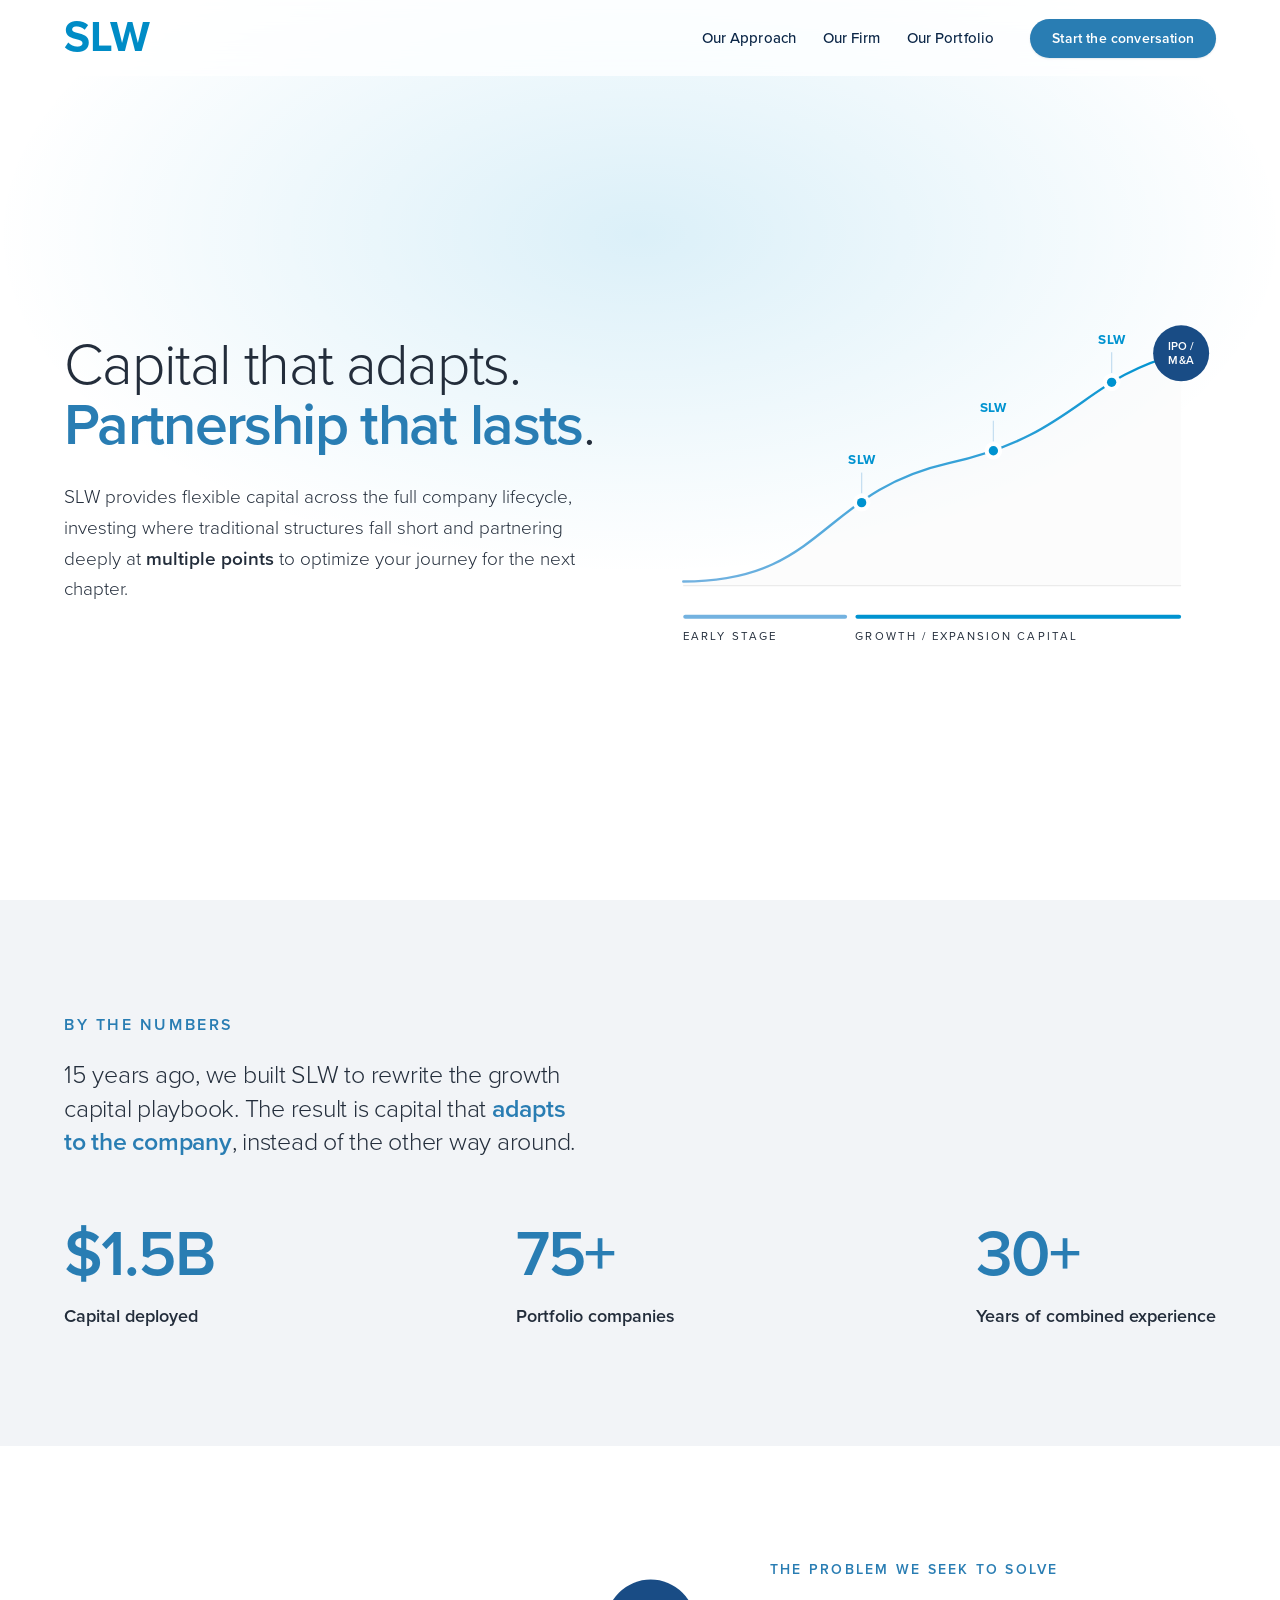
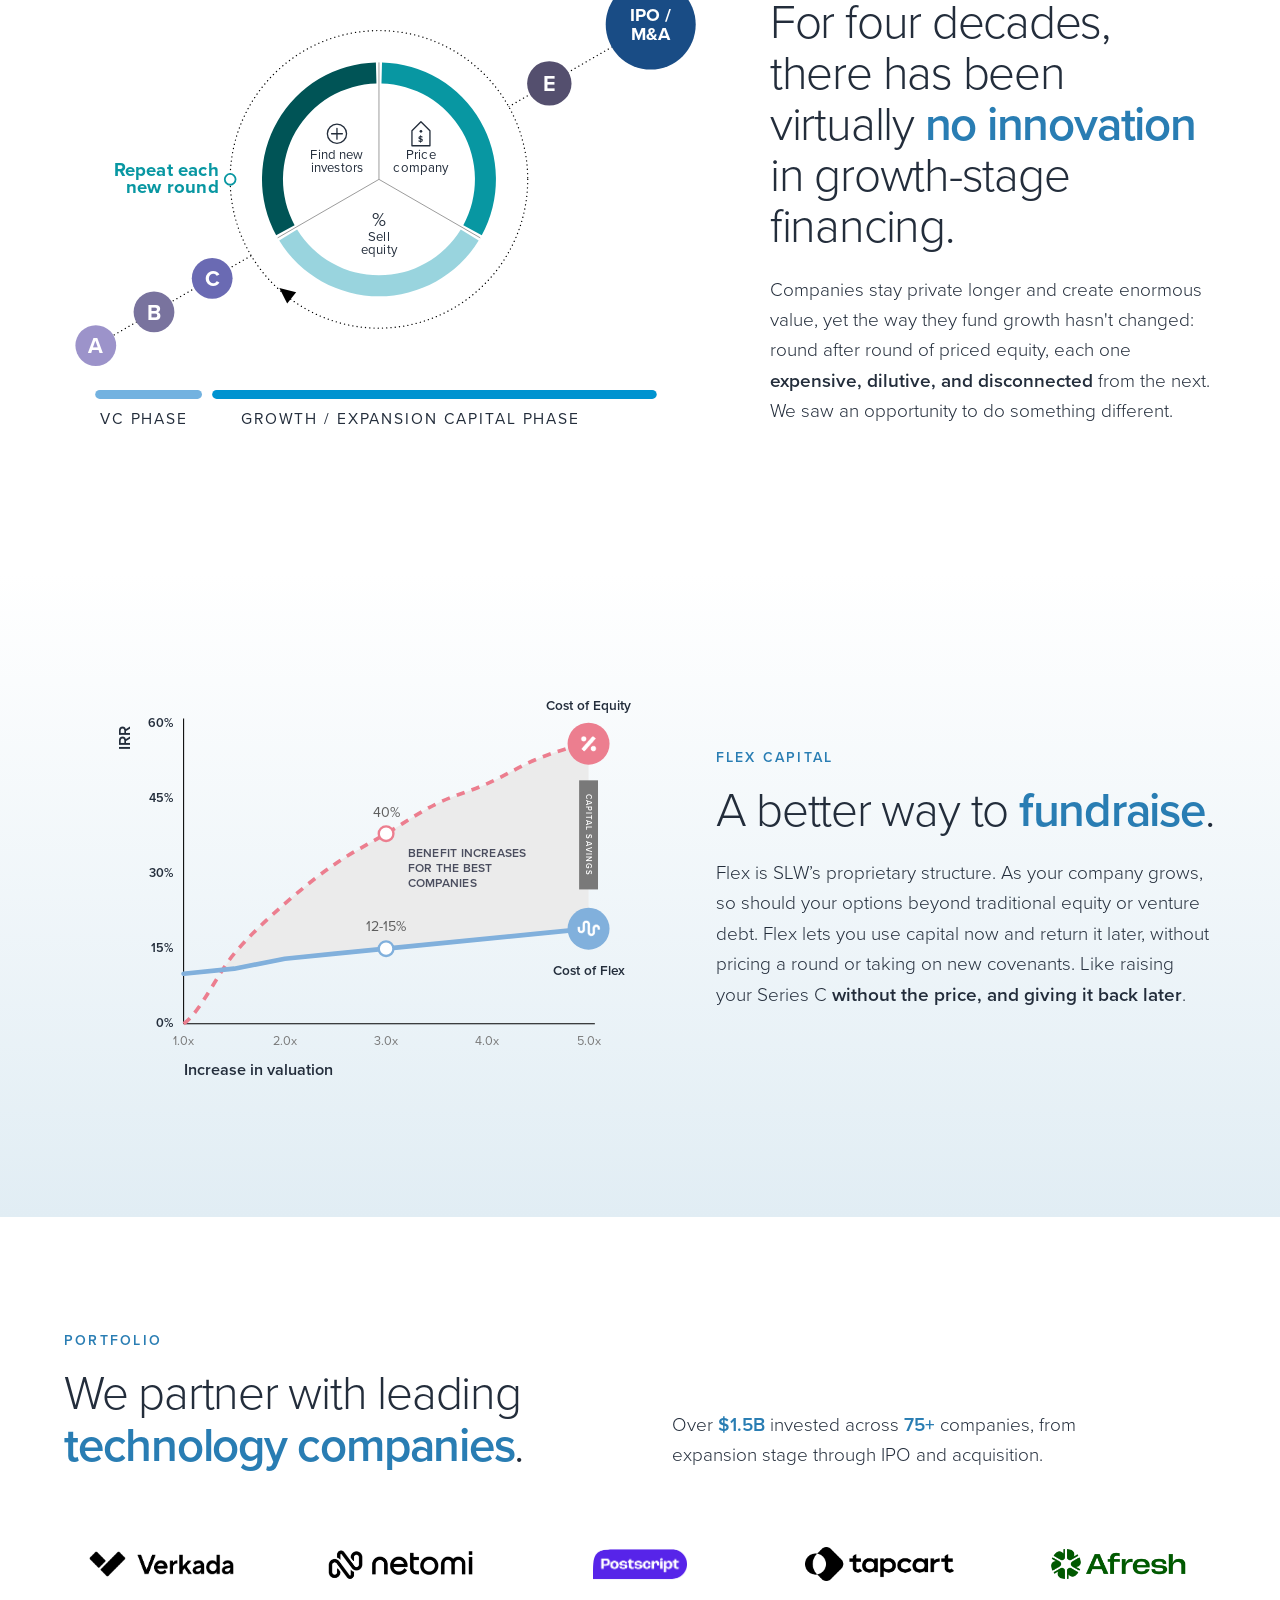
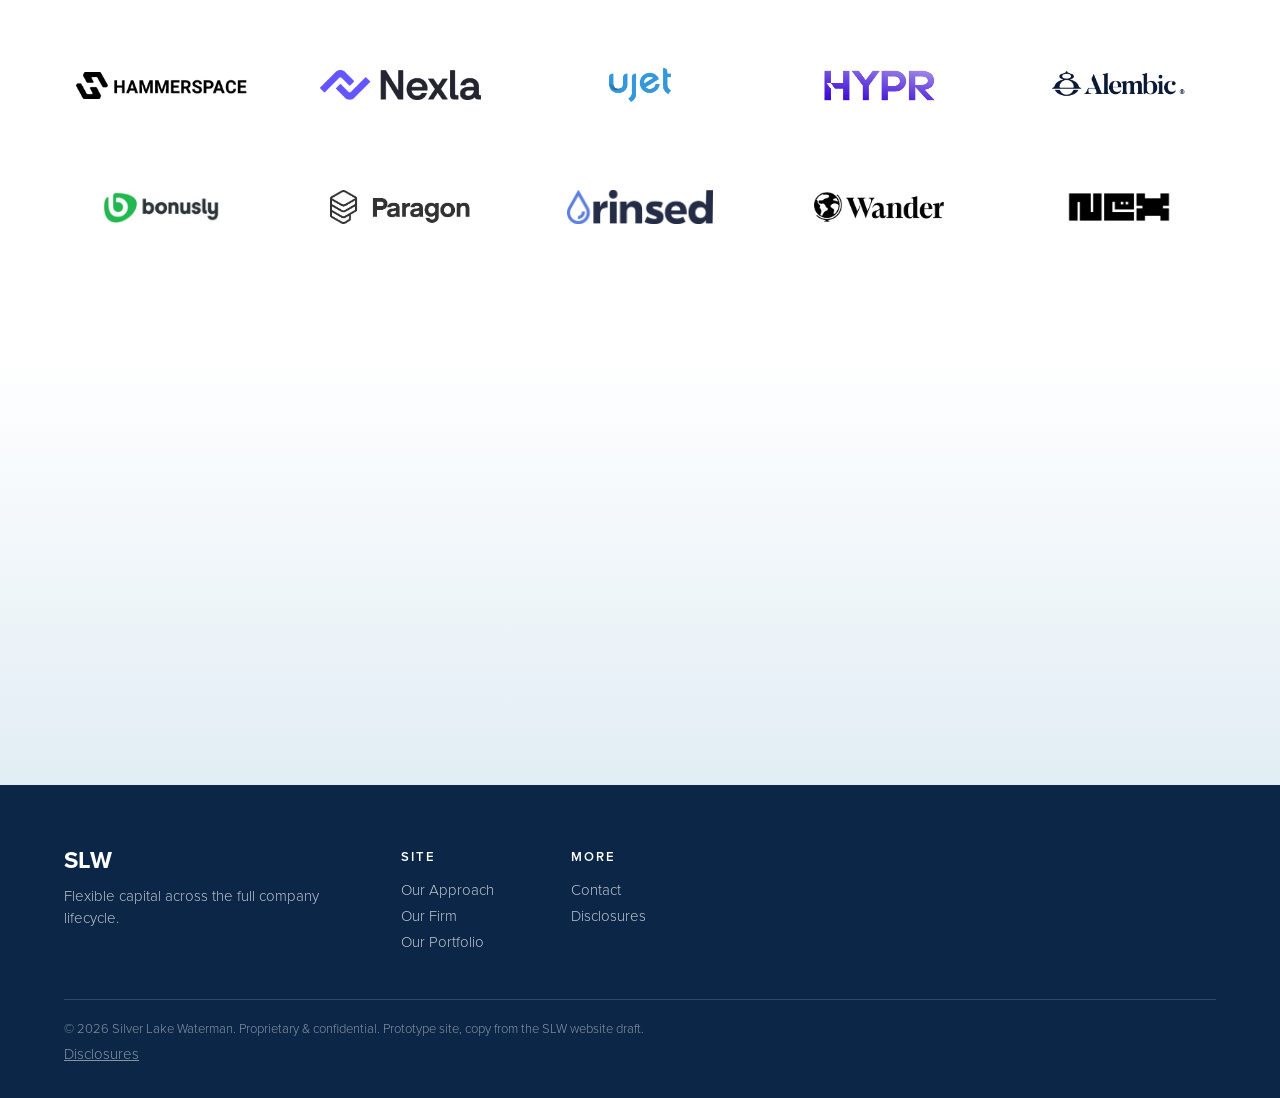
==== commit cdf4c478: "Revert "Put the figures band back exactly as it was" This reverts commit 720f3d28af275379f3bab179e3c" ====
--- a/site/index.html
+++ b/site/index.html
@@ -83,7 +83,7 @@
 </section>
 
 <!-- BY THE NUMBERS -->
-<section class="section section-tint" data-animate data-replay>
+<section class="section section-tint section-figures" data-animate data-replay>
   <div class="wrap">
     <p class="section-eyebrow rise">By the Numbers</p>
     <p class="section-lead rise">15 years ago, we built SLW to rewrite the growth capital playbook. The result is capital that <strong>adapts to the company</strong>, instead of the other way around.</p>
--- a/site/site.css
+++ b/site/site.css
@@ -776,3 +776,35 @@
 
 /* Sparrow. A 3840x2160 export where the mark fills 38% of the height. */
 .logo-wall img[src$="sparrow.png"] { max-height: 79px; }
+
+/* ============ THE FIGURES BAND ============
+   It carries no heading — its eyebrow and the statement under it ARE the
+   heading, and at 14px and 20px they were losing to 71px numerals. Both step
+   up here and nowhere else. */
+.section-figures .section-eyebrow { font-size: 1rem; margin-bottom: 24px; }
+.section-figures .section-lead { font-size: clamp(1.375rem, 1.95vw, 1.75rem);
+  font-weight: var(--weight-light); line-height: 1.34; letter-spacing: -0.01em;
+  max-width: 52ch; }
+.section-figures .section-lead strong { color: var(--slw-blue-mid); }
+
+/* The three read as one set rather than three loose columns: a rule between
+   each. The figures take the blue the emphasis above them uses, and the
+   labels take the deep navy at body size, so the pair reads bright figure
+   over dark label rather than the other way round. */
+/* The columns size to their own content rather than to even thirds, so
+   space-between leaves the same gap between each pair — even thirds left the
+   figures drifting, since they are left aligned and far narrower than the
+   column they sat in. */
+.section-figures .stats-band { display: flex; align-items: flex-start;
+  justify-content: space-between; gap: clamp(2rem, 4vw, 4rem);
+  margin-top: clamp(2.75rem, 5vw, 4.25rem); }
+.section-figures .stats-band .stat { flex: 0 0 auto; }
+.section-figures .stats-band .fig-num,
+.section-figures .stats-band .fig-num b { color: var(--slw-blue-mid); }
+.section-figures .stats-band .fig-lbl { margin-top: 16px; font-size: 1.125rem;
+  font-weight: var(--weight-semibold); color: var(--slw-ink);
+  line-height: 1.5; max-width: 22ch; }
+@media (max-width: 720px) {
+  .section-figures .stats-band { flex-direction: column; gap: 2.25rem;
+    justify-content: flex-start; }
+}
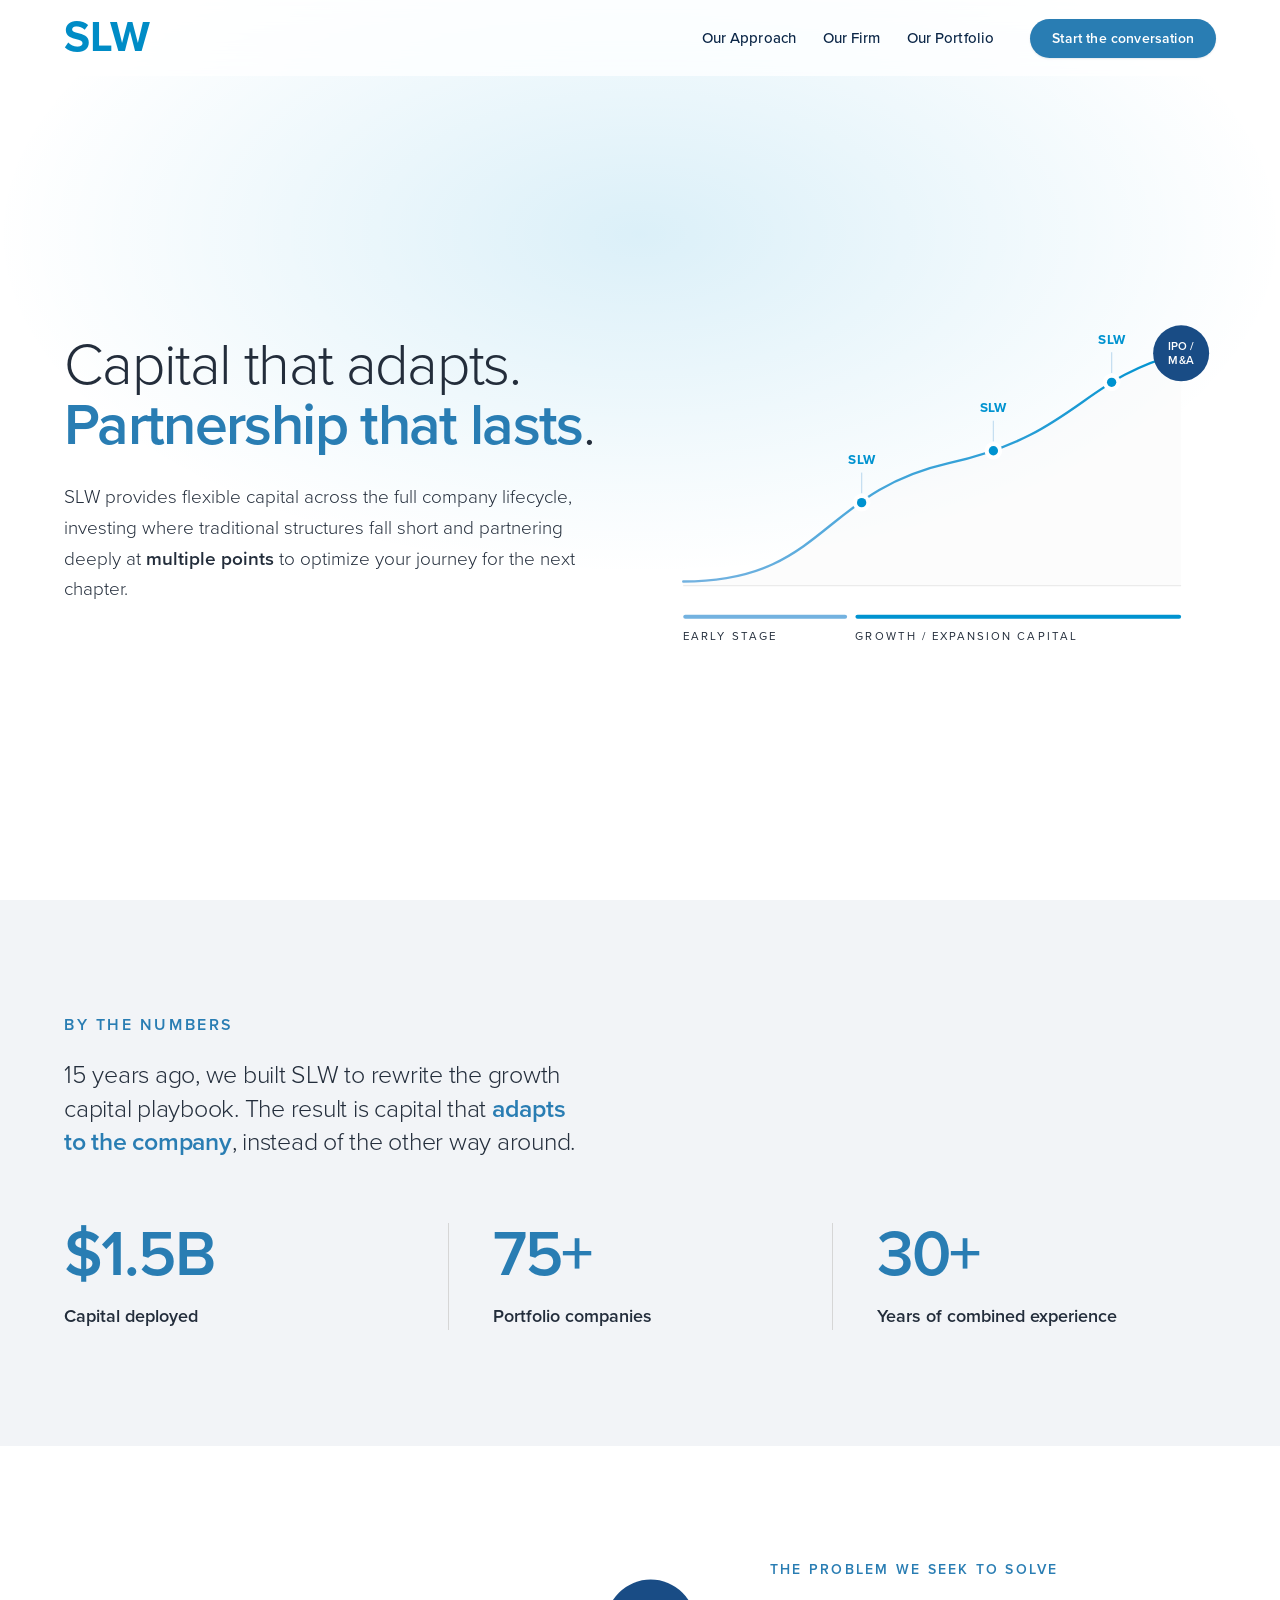
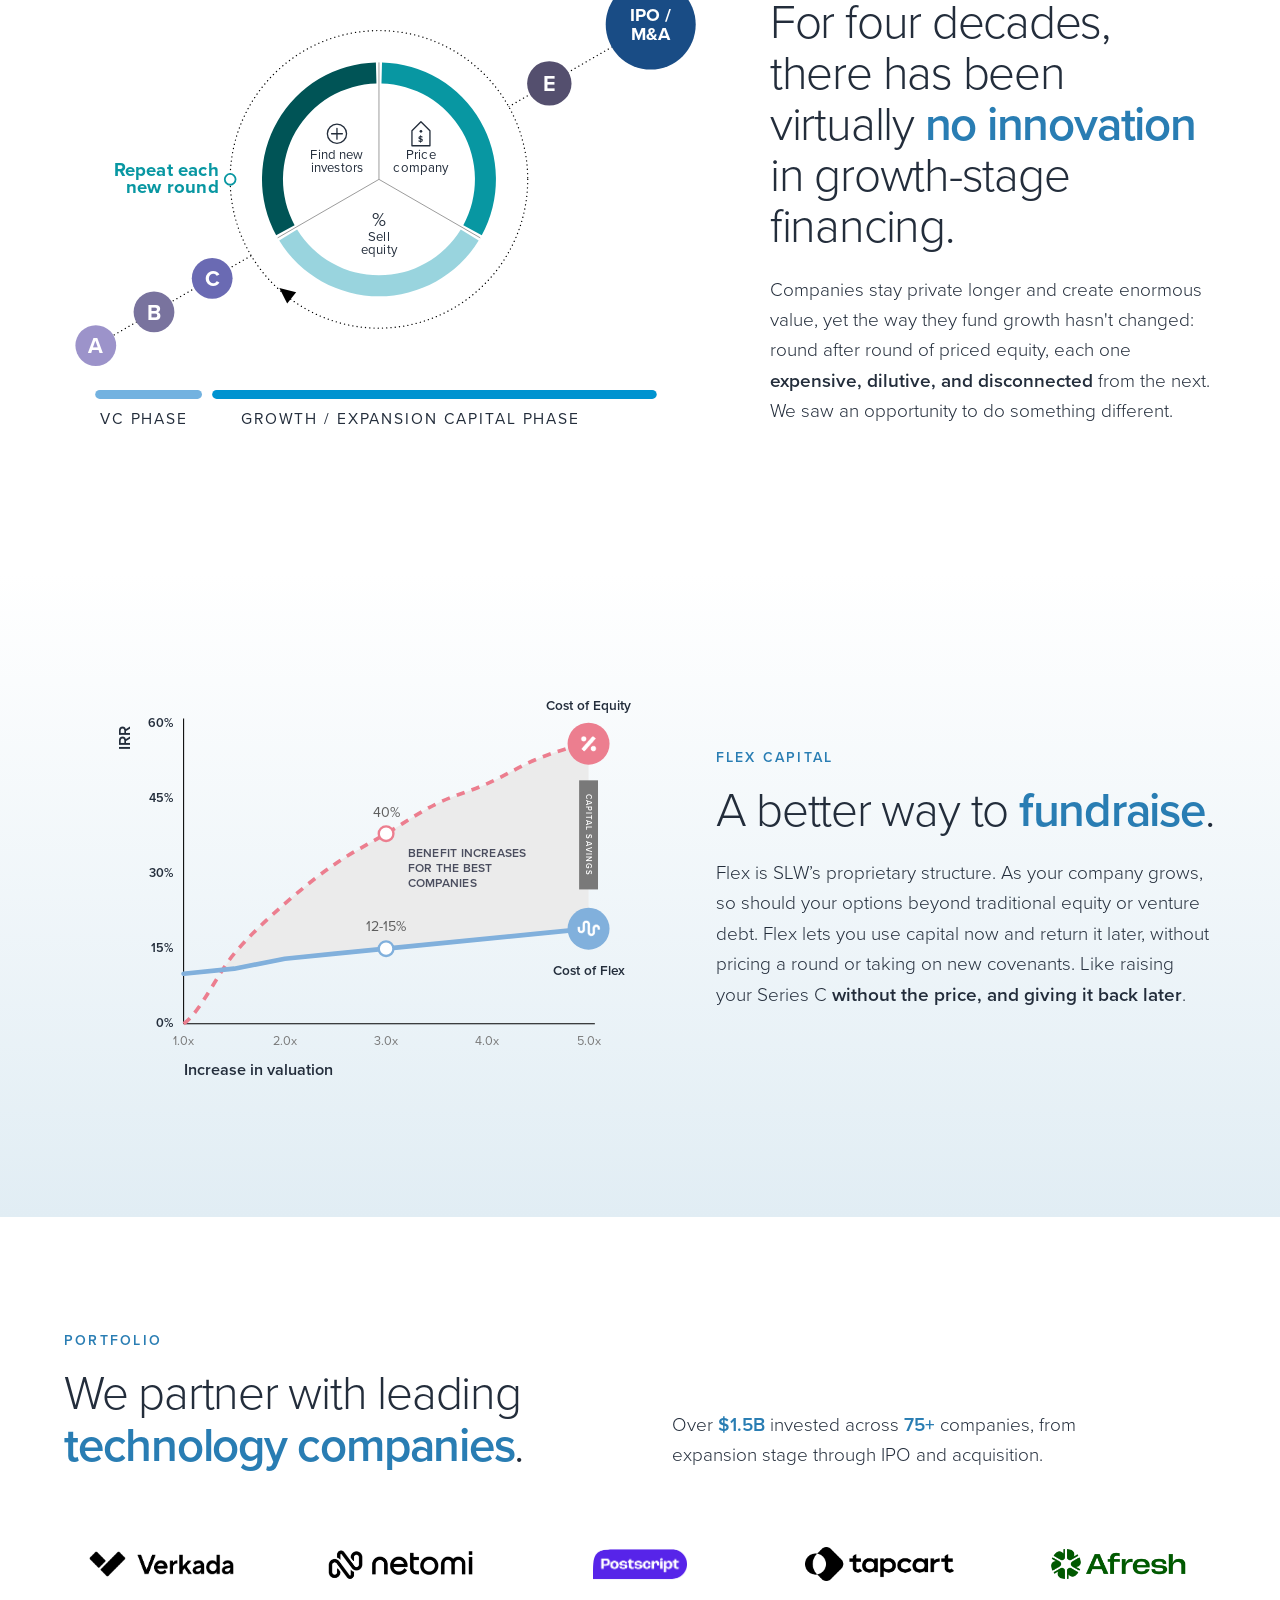
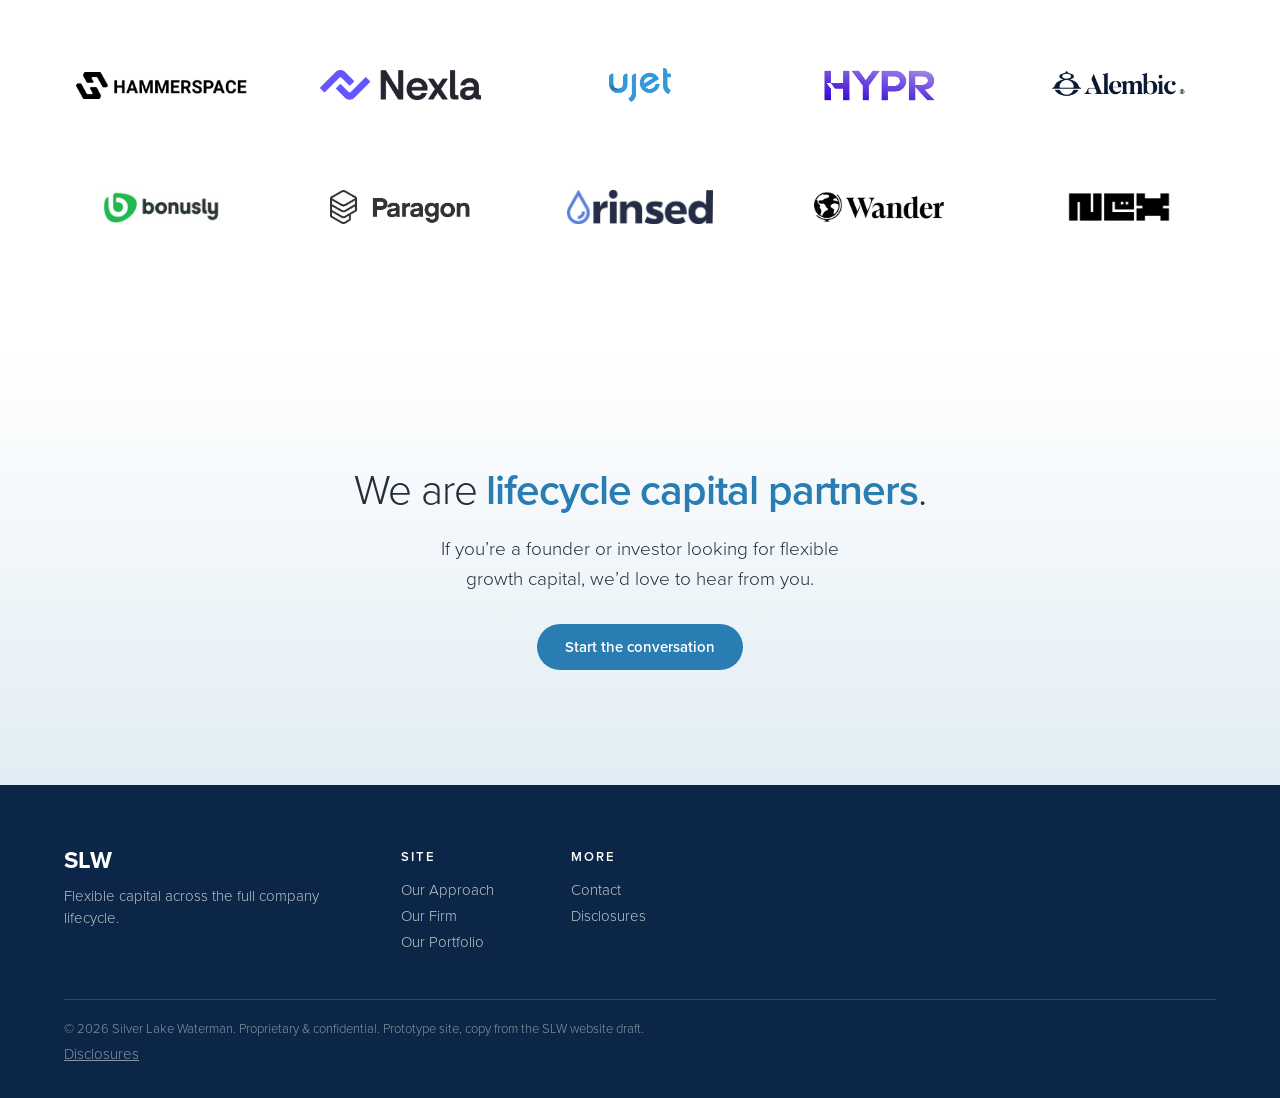
==== commit abe63cdf: "Stamp a version onto every asset URL GitHub Pages serves everything with Cache-Control: max-age=600," ====
--- a/site/index.html
+++ b/site/index.html
@@ -4,8 +4,8 @@
 <meta charset="utf-8">
 <meta name="viewport" content="width=device-width, initial-scale=1">
 <title>SLW, Capital that adapts. Partnership that lasts.</title>
-<link rel="stylesheet" href="../styles.css">
-<link rel="stylesheet" href="site.css">
+<link rel="stylesheet" href="../styles.css?v=mu4x2lvm">
+<link rel="stylesheet" href="site.css?v=mu4x2lvm">
 </head>
 <body data-page="home">
 <div class="scroll-bar"></div>
@@ -349,6 +349,6 @@
   </div>
 </section>
 
-<script src="site.js"></script>
+<script src="site.js?v=mu4x2lvm"></script>
 </body>
 </html>
--- a/styles.css
+++ b/styles.css
@@ -5,8 +5,8 @@
    Keep this file as @import lines only.
    ============================================================ */
 
-@import url('./tokens/fonts.css');
-@import url('./tokens/colors.css');
-@import url('./tokens/typography.css');
-@import url('./tokens/spacing.css');
-@import url('./tokens/effects.css');
+@import url('./tokens/fonts.css?v=mu4x2lvm');
+@import url('./tokens/colors.css?v=mu4x2lvm');
+@import url('./tokens/typography.css?v=mu4x2lvm');
+@import url('./tokens/spacing.css?v=mu4x2lvm');
+@import url('./tokens/effects.css?v=mu4x2lvm');
--- a/site/site.css
+++ b/site/site.css
@@ -788,23 +788,22 @@
 .section-figures .section-lead strong { color: var(--slw-blue-mid); }
 
 /* The three read as one set rather than three loose columns: a rule between
-   each. The figures take the blue the emphasis above them uses, and the
-   labels take the deep navy at body size, so the pair reads bright figure
-   over dark label rather than the other way round. */
-/* The columns size to their own content rather than to even thirds, so
-   space-between leaves the same gap between each pair — even thirds left the
-   figures drifting, since they are left aligned and far narrower than the
-   column they sat in. */
-.section-figures .stats-band { display: flex; align-items: flex-start;
-  justify-content: space-between; gap: clamp(2rem, 4vw, 4rem);
-  margin-top: clamp(2.75rem, 5vw, 4.25rem); }
-.section-figures .stats-band .stat { flex: 0 0 auto; }
+   each. The figures take the same blue as the emphasis above them, and the
+   labels sit in the statement's own ink at semibold, so they hold their own
+   under a 71px numeral. */
+.section-figures .stats-band { gap: 0; margin-top: clamp(2.75rem, 5vw, 4.25rem); }
+.section-figures .stats-band .stat { padding-inline: clamp(1.5rem, 3.4vw, 3.25rem);
+  border-left: 1px solid var(--slw-gray-300); }
+.section-figures .stats-band .stat:first-child { padding-left: 0; border-left: 0; }
+.section-figures .stats-band .stat:last-child { padding-right: 0; }
 .section-figures .stats-band .fig-num,
 .section-figures .stats-band .fig-num b { color: var(--slw-blue-mid); }
 .section-figures .stats-band .fig-lbl { margin-top: 16px; font-size: 1.125rem;
   font-weight: var(--weight-semibold); color: var(--slw-ink);
   line-height: 1.5; max-width: 22ch; }
+/* stacked, the rules turn horizontal */
 @media (max-width: 720px) {
-  .section-figures .stats-band { flex-direction: column; gap: 2.25rem;
-    justify-content: flex-start; }
-}
+  .section-figures .stats-band .stat { padding-inline: 0; border-left: 0;
+    padding-top: 1.75rem; border-top: 1px solid var(--slw-gray-300); }
+  .section-figures .stats-band .stat:first-child { padding-top: 0; border-top: 0; }
+}
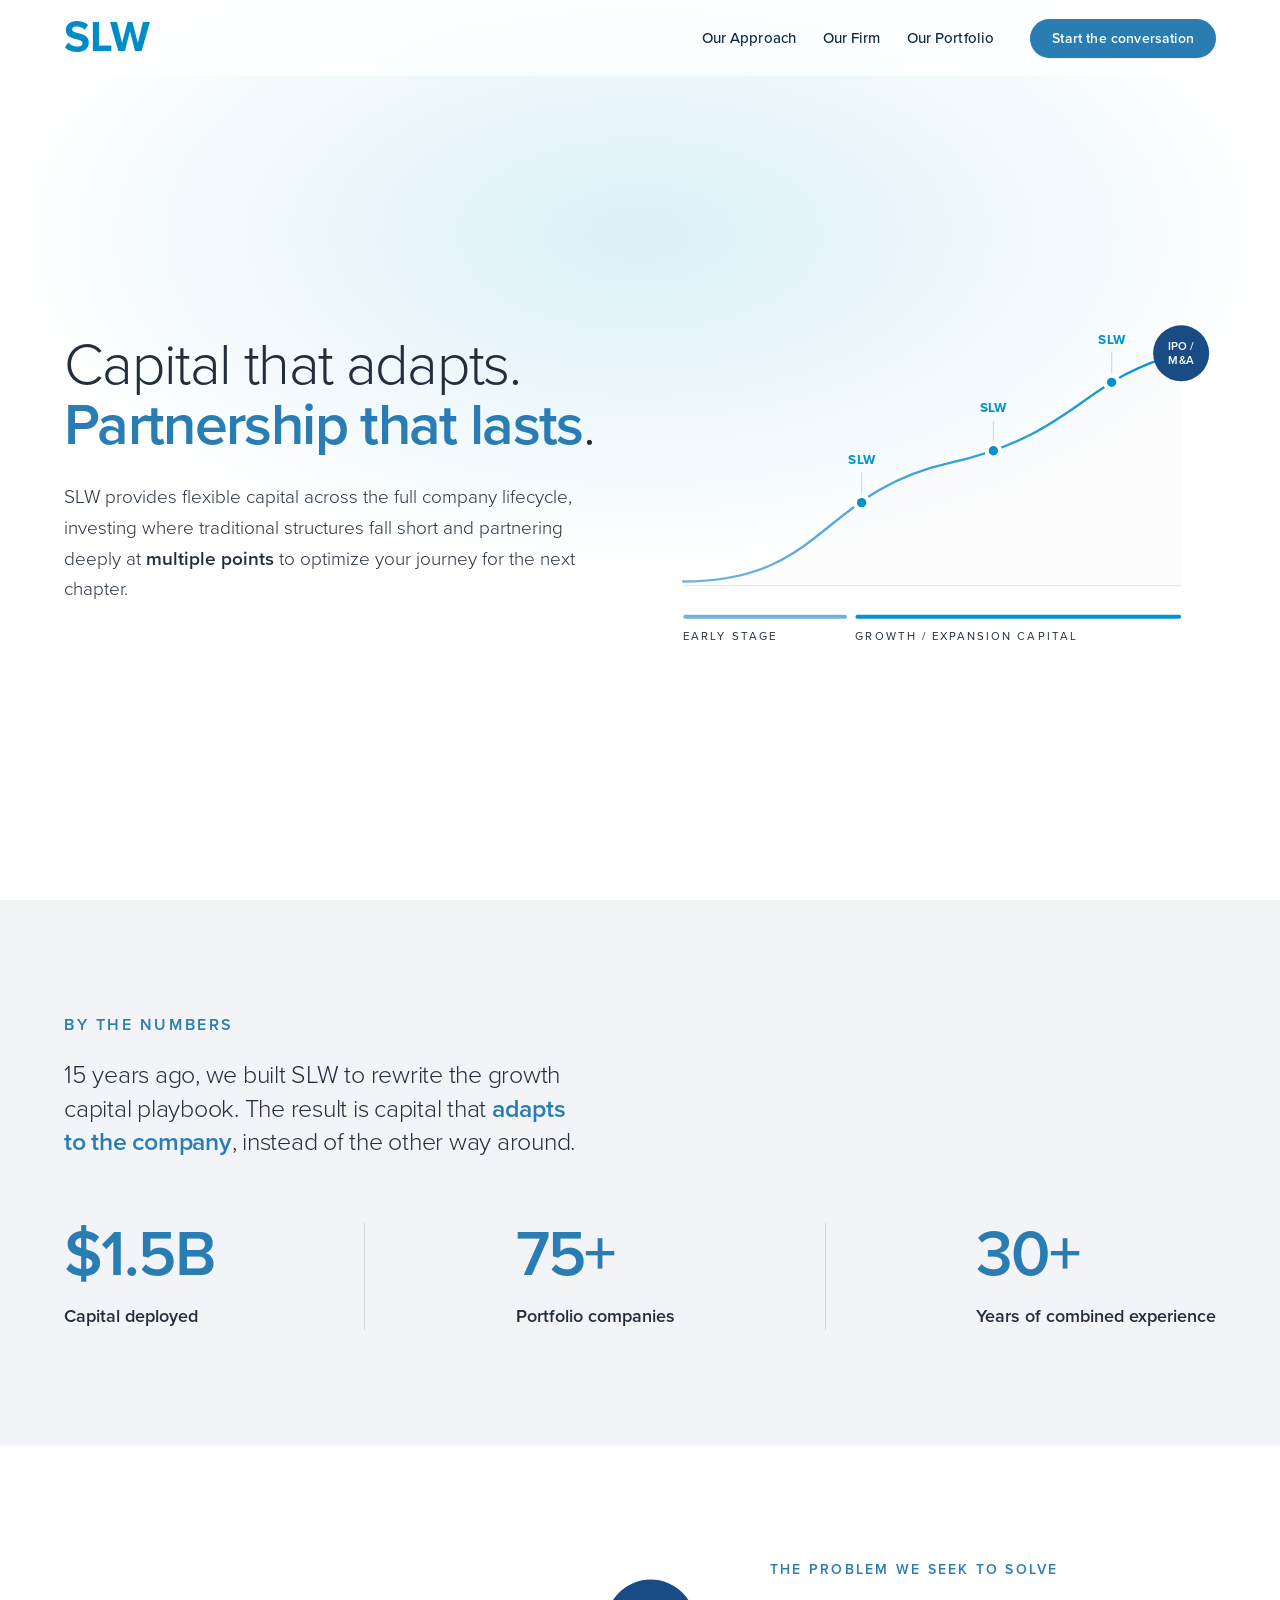
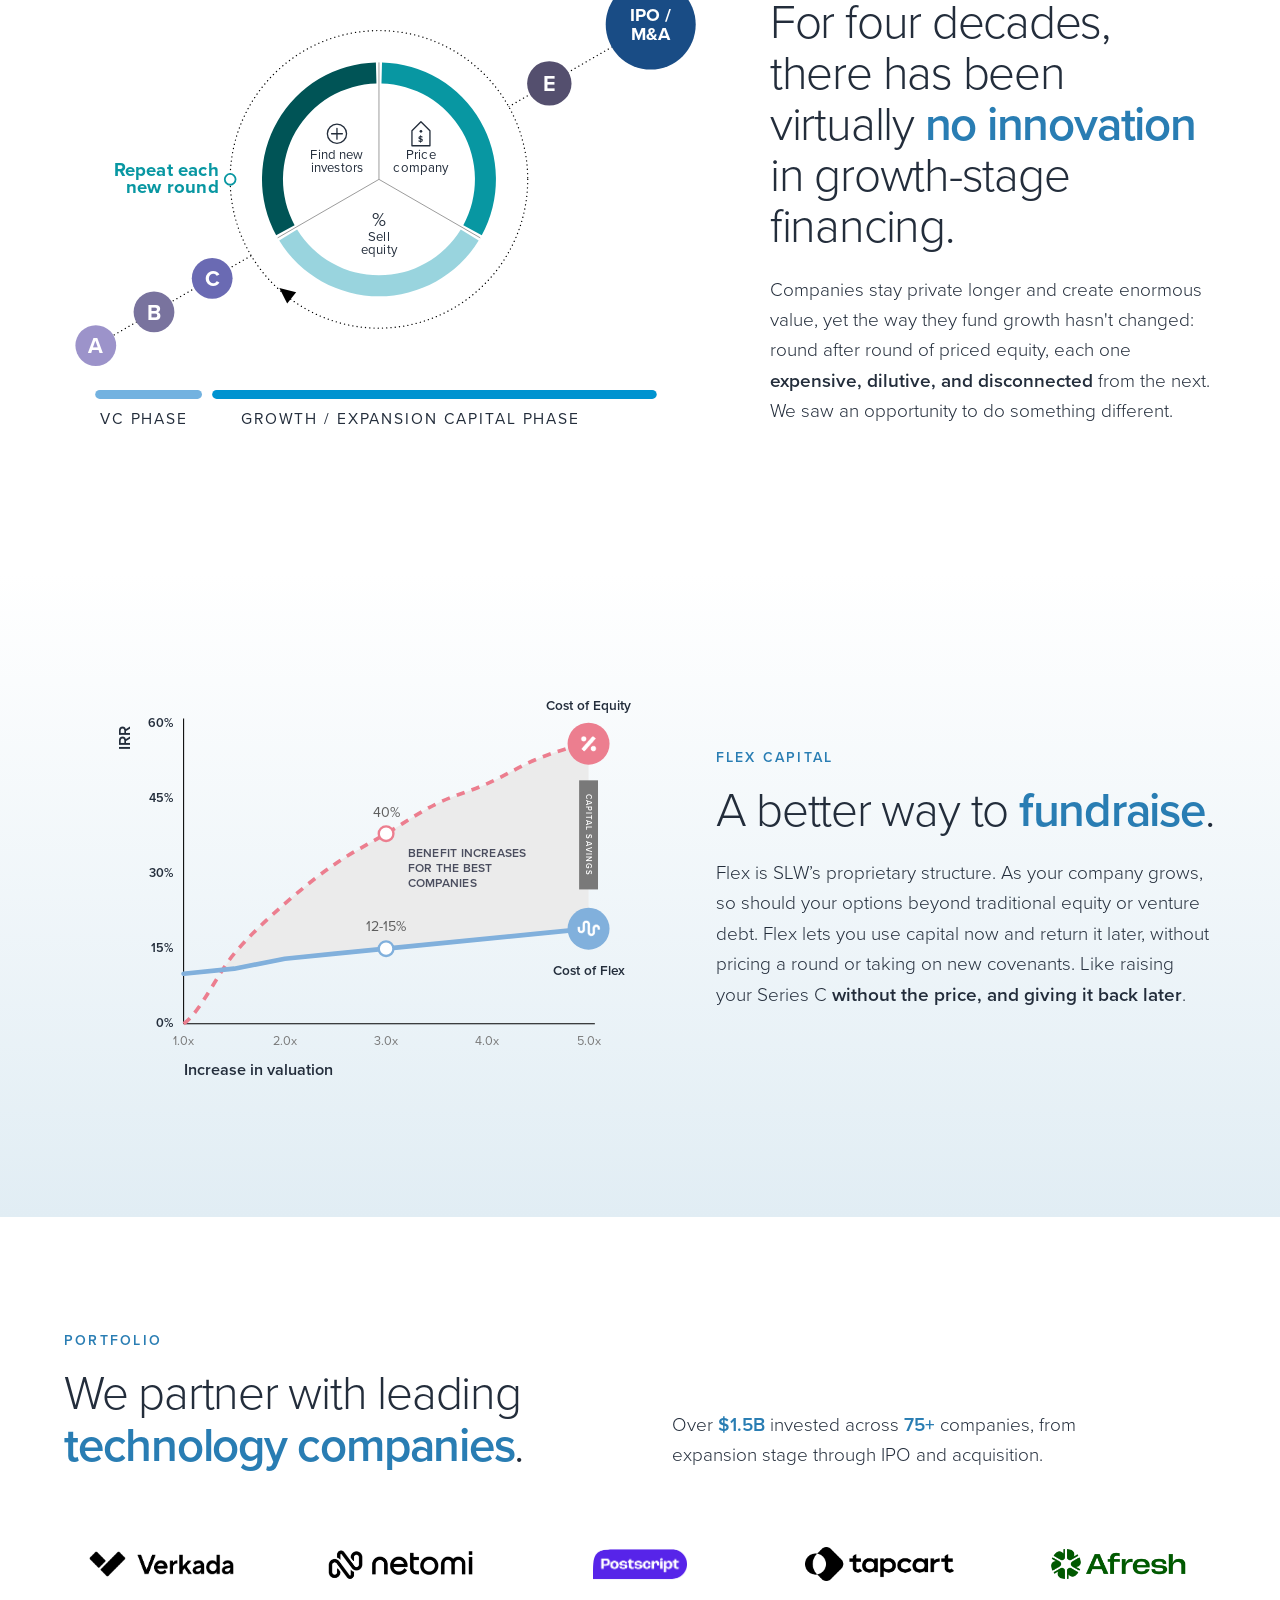
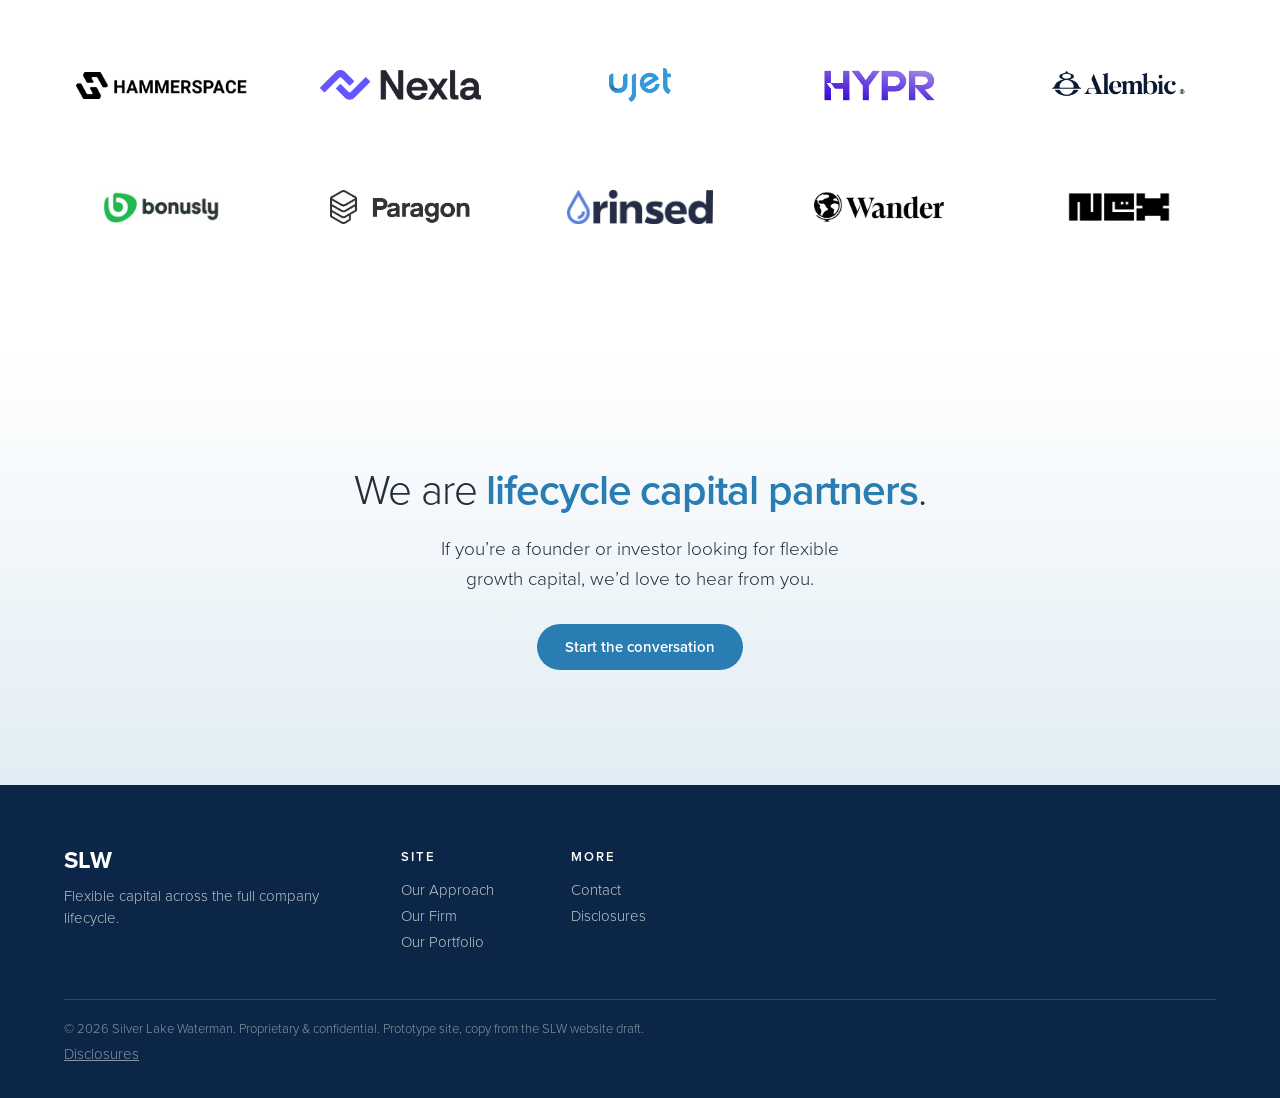
==== commit 70cd5b52: "Even the air on both sides of the figure rules The band was three equal thirds with a border-left on" ====
--- a/site/index.html
+++ b/site/index.html
@@ -4,8 +4,8 @@
 <meta charset="utf-8">
 <meta name="viewport" content="width=device-width, initial-scale=1">
 <title>SLW, Capital that adapts. Partnership that lasts.</title>
-<link rel="stylesheet" href="../styles.css?v=mu4x2lvm">
-<link rel="stylesheet" href="site.css?v=mu4x2lvm">
+<link rel="stylesheet" href="../styles.css?v=mu5qv2am">
+<link rel="stylesheet" href="site.css?v=mu5qv2am">
 </head>
 <body data-page="home">
 <div class="scroll-bar"></div>
@@ -92,10 +92,12 @@
         <div class="fig-num"><b data-count="1.5" data-prefix="$" data-suffix="B">$0B</b></div>
         <div class="fig-lbl">Capital deployed</div>
       </div>
+      <div class="stat-rule" aria-hidden="true"></div>
       <div class="stat rise">
         <div class="fig-num"><b data-count="75" data-suffix="+">0</b></div>
         <div class="fig-lbl">Portfolio companies</div>
       </div>
+      <div class="stat-rule" aria-hidden="true"></div>
       <div class="stat rise">
         <div class="fig-num"><b data-count="30" data-suffix="+">0</b></div>
         <div class="fig-lbl">Years of combined experience</div>
@@ -349,6 +351,6 @@
   </div>
 </section>
 
-<script src="site.js?v=mu4x2lvm"></script>
+<script src="site.js?v=mu5qv2am"></script>
 </body>
 </html>
--- a/styles.css
+++ b/styles.css
@@ -5,8 +5,8 @@
    Keep this file as @import lines only.
    ============================================================ */
 
-@import url('./tokens/fonts.css?v=mu4x2lvm');
-@import url('./tokens/colors.css?v=mu4x2lvm');
-@import url('./tokens/typography.css?v=mu4x2lvm');
-@import url('./tokens/spacing.css?v=mu4x2lvm');
-@import url('./tokens/effects.css?v=mu4x2lvm');
+@import url('./tokens/fonts.css?v=mu5qv2am');
+@import url('./tokens/colors.css?v=mu5qv2am');
+@import url('./tokens/typography.css?v=mu5qv2am');
+@import url('./tokens/spacing.css?v=mu5qv2am');
+@import url('./tokens/effects.css?v=mu5qv2am');
--- a/site/site.css
+++ b/site/site.css
@@ -791,19 +791,76 @@
    each. The figures take the same blue as the emphasis above them, and the
    labels sit in the statement's own ink at semibold, so they hold their own
    under a 71px numeral. */
-.section-figures .stats-band { gap: 0; margin-top: clamp(2.75rem, 5vw, 4.25rem); }
-.section-figures .stats-band .stat { padding-inline: clamp(1.5rem, 3.4vw, 3.25rem);
-  border-left: 1px solid var(--slw-gray-300); }
-.section-figures .stats-band .stat:first-child { padding-left: 0; border-left: 0; }
-.section-figures .stats-band .stat:last-child { padding-right: 0; }
+/* Even thirds put each rule hard against the figure after it and 260px from
+   the one before, because the figures are left aligned and far narrower than
+   the column holding them. So the columns size to their own content and the
+   rules are real items: space-between then splits the slack into four equal
+   gaps, which is the same air on both sides of every rule. */
+.section-figures .stats-band { display: flex; align-items: stretch;
+  justify-content: space-between; gap: 0; margin-top: clamp(2.75rem, 5vw, 4.25rem); }
+.section-figures .stats-band .stat { flex: 0 0 auto; }
+.section-figures .stats-band .stat-rule { flex: 0 0 1px; align-self: stretch;
+  background: var(--slw-gray-300); }
 .section-figures .stats-band .fig-num,
 .section-figures .stats-band .fig-num b { color: var(--slw-blue-mid); }
 .section-figures .stats-band .fig-lbl { margin-top: 16px; font-size: 1.125rem;
   font-weight: var(--weight-semibold); color: var(--slw-ink);
   line-height: 1.5; max-width: 22ch; }
 /* stacked, the rules turn horizontal */
+/* stacked, the rules lie down and run the width */
 @media (max-width: 720px) {
-  .section-figures .stats-band .stat { padding-inline: 0; border-left: 0;
-    padding-top: 1.75rem; border-top: 1px solid var(--slw-gray-300); }
-  .section-figures .stats-band .stat:first-child { padding-top: 0; border-top: 0; }
-}
+  .section-figures .stats-band { flex-direction: column; gap: 1.75rem;
+    justify-content: flex-start; }
+  .section-figures .stats-band .stat-rule { flex: 0 0 1px; width: 100%; }
+}
+
+/* The two approach figures now build over about five seconds. Someone who has
+   asked their system for less motion should get the finished picture at once,
+   not a slower trickle of it — reveal() adds .in immediately for them, but the
+   delays on these primitives would still play out one by one. */
+@media (prefers-reduced-motion: reduce) {
+  .rise, .fade, .pop, .draw, .fill-in,
+  .tl .ev::before, .tl .ev::after, .tl .ev > * {
+    transition: none !important; transition-delay: 0s !important;
+    opacity: 1 !important; transform: none !important;
+  }
+}
+
+/* Each piece of the two approach figures also lands quicker than the site's
+   default fade, so the shorter gaps between steps do not overlap into mush. */
+.cwfw-fig .fade, .stage-fig .fade { transition-duration: 620ms; }
+.cwfw-fig .pop { transition-duration: 420ms; }
+
+/* A hub label appears with its own disc, so it should land in the same beat —
+   .fade's 900ms against .pop's 520ms would leave the text trailing the circle. */
+.hub-fig .fade { transition-duration: 520ms; }
+
+/* ============ THE TIMELINE BUILDS ============
+   It used to arrive as one block. Now each event lands in turn and in the
+   order it happened: the dot appears, its text follows, then the spine grows
+   down from it to reach the next dot — so the line is drawn by the history
+   rather than waiting behind it. 0.62s a step, which is the time a segment
+   takes to travel, so the next dot arrives exactly as the line reaches it. */
+[data-animate] .tl .ev::before { transform: scale(0);
+  transition: transform 380ms var(--ease-out); }
+[data-animate].in .tl .ev::before { transform: scale(1); }
+
+[data-animate] .tl .ev::after { transform: scaleY(0); transform-origin: top center;
+  transition: transform 420ms var(--ease-out); }
+[data-animate].in .tl .ev::after { transform: scaleY(1); }
+
+[data-animate] .tl .ev > * { opacity: 0; transform: translateY(8px);
+  transition: opacity 520ms var(--ease-out), transform 520ms var(--ease-out); }
+[data-animate].in .tl .ev > * { opacity: 1; transform: none; }
+
+.tl .ev:nth-child(1)::before { transition-delay: 0s }
+.tl .ev:nth-child(1) > *   { transition-delay: 0.14s }
+.tl .ev:nth-child(1)::after { transition-delay: 0.20s }
+.tl .ev:nth-child(2)::before { transition-delay: 0.62s }
+.tl .ev:nth-child(2) > *   { transition-delay: 0.76s }
+.tl .ev:nth-child(2)::after { transition-delay: 0.82s }
+.tl .ev:nth-child(3)::before { transition-delay: 1.24s }
+.tl .ev:nth-child(3) > *   { transition-delay: 1.38s }
+.tl .ev:nth-child(3)::after { transition-delay: 1.44s }
+.tl .ev:nth-child(4)::before { transition-delay: 1.86s }
+.tl .ev:nth-child(4) > *   { transition-delay: 2.00s }
